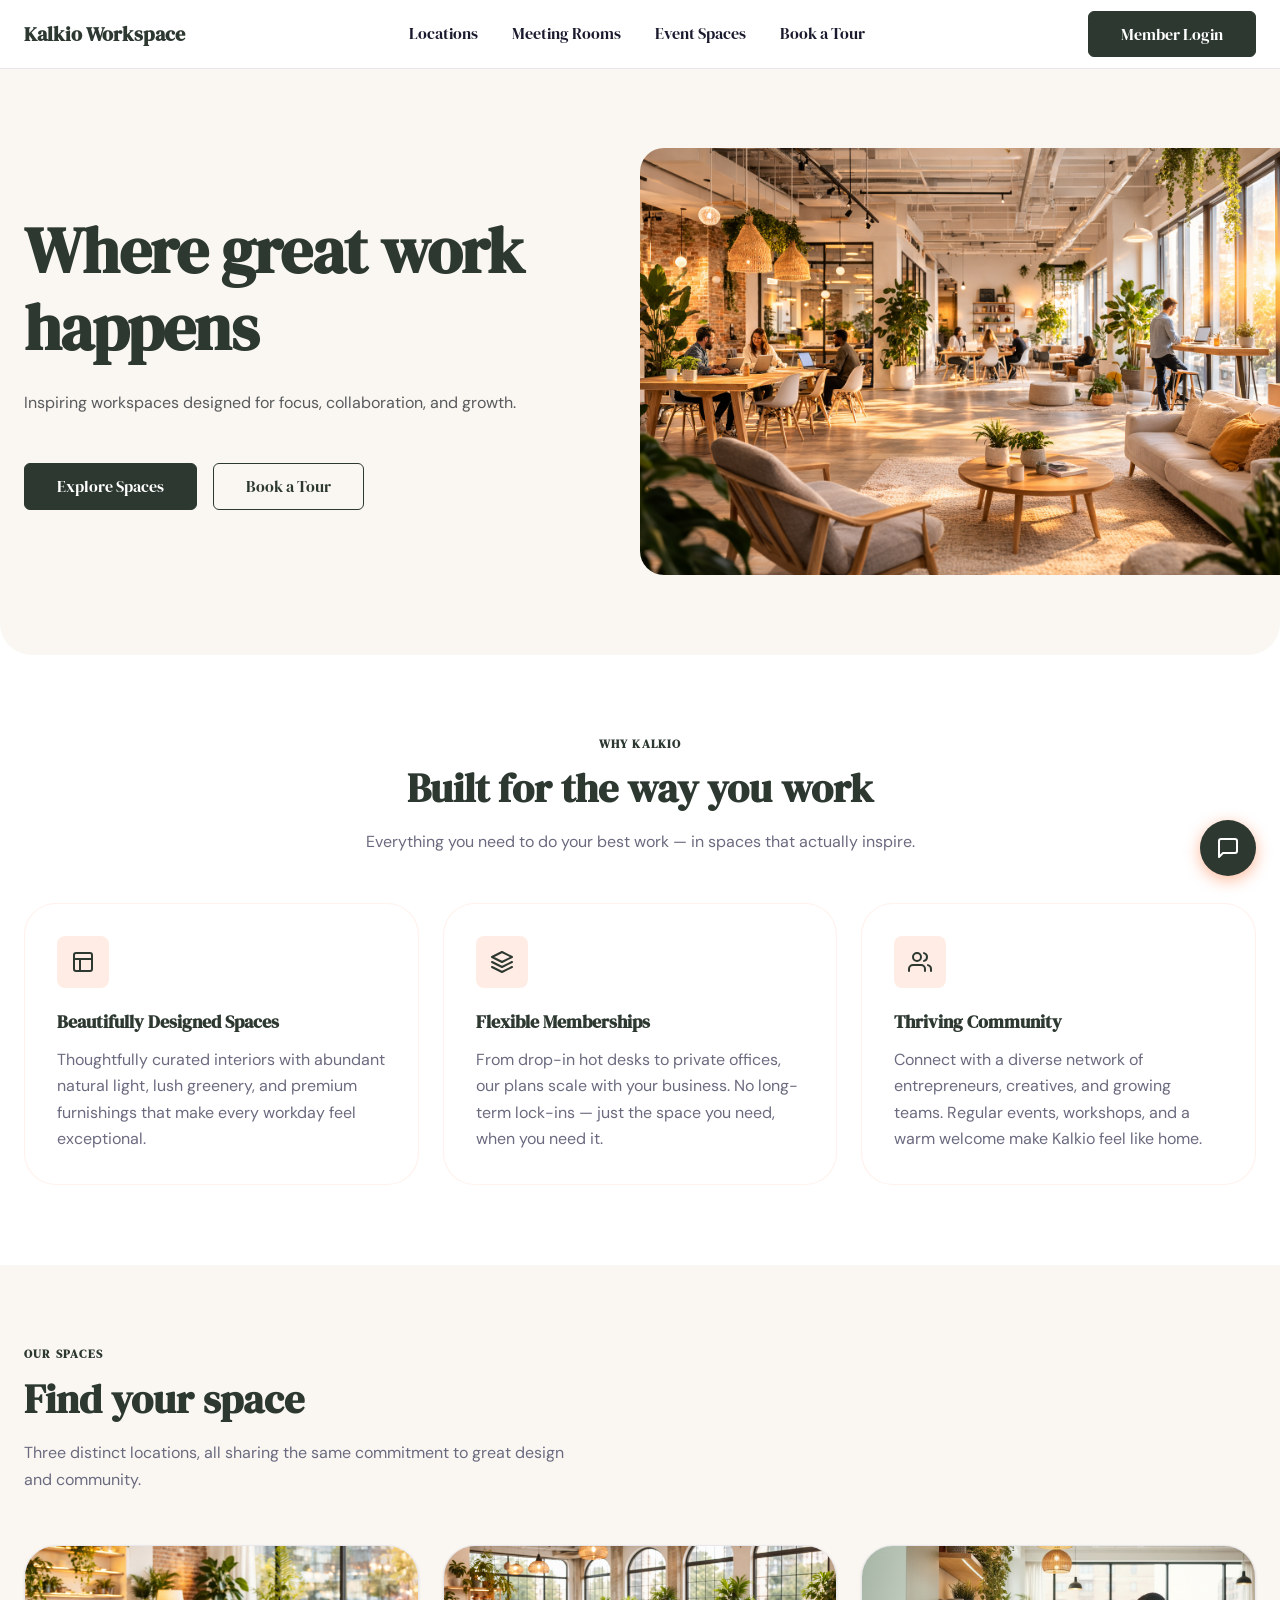
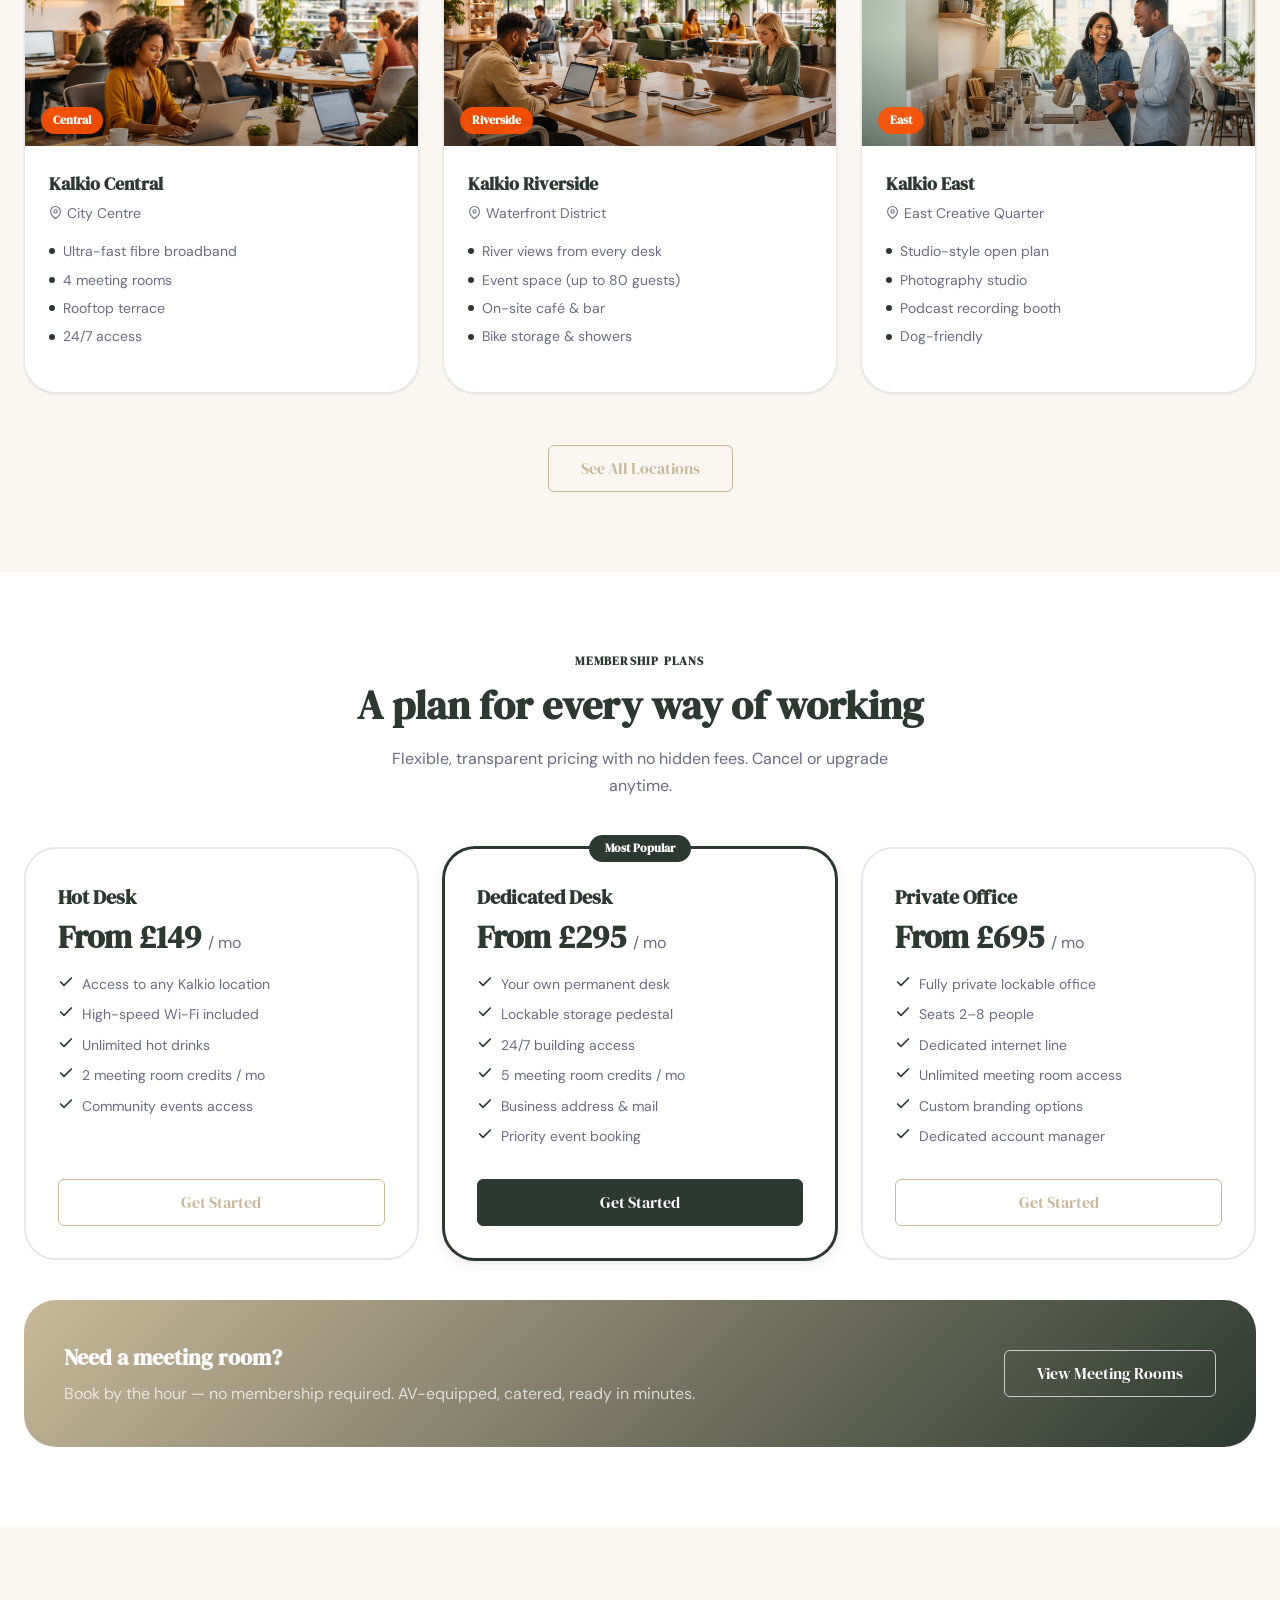
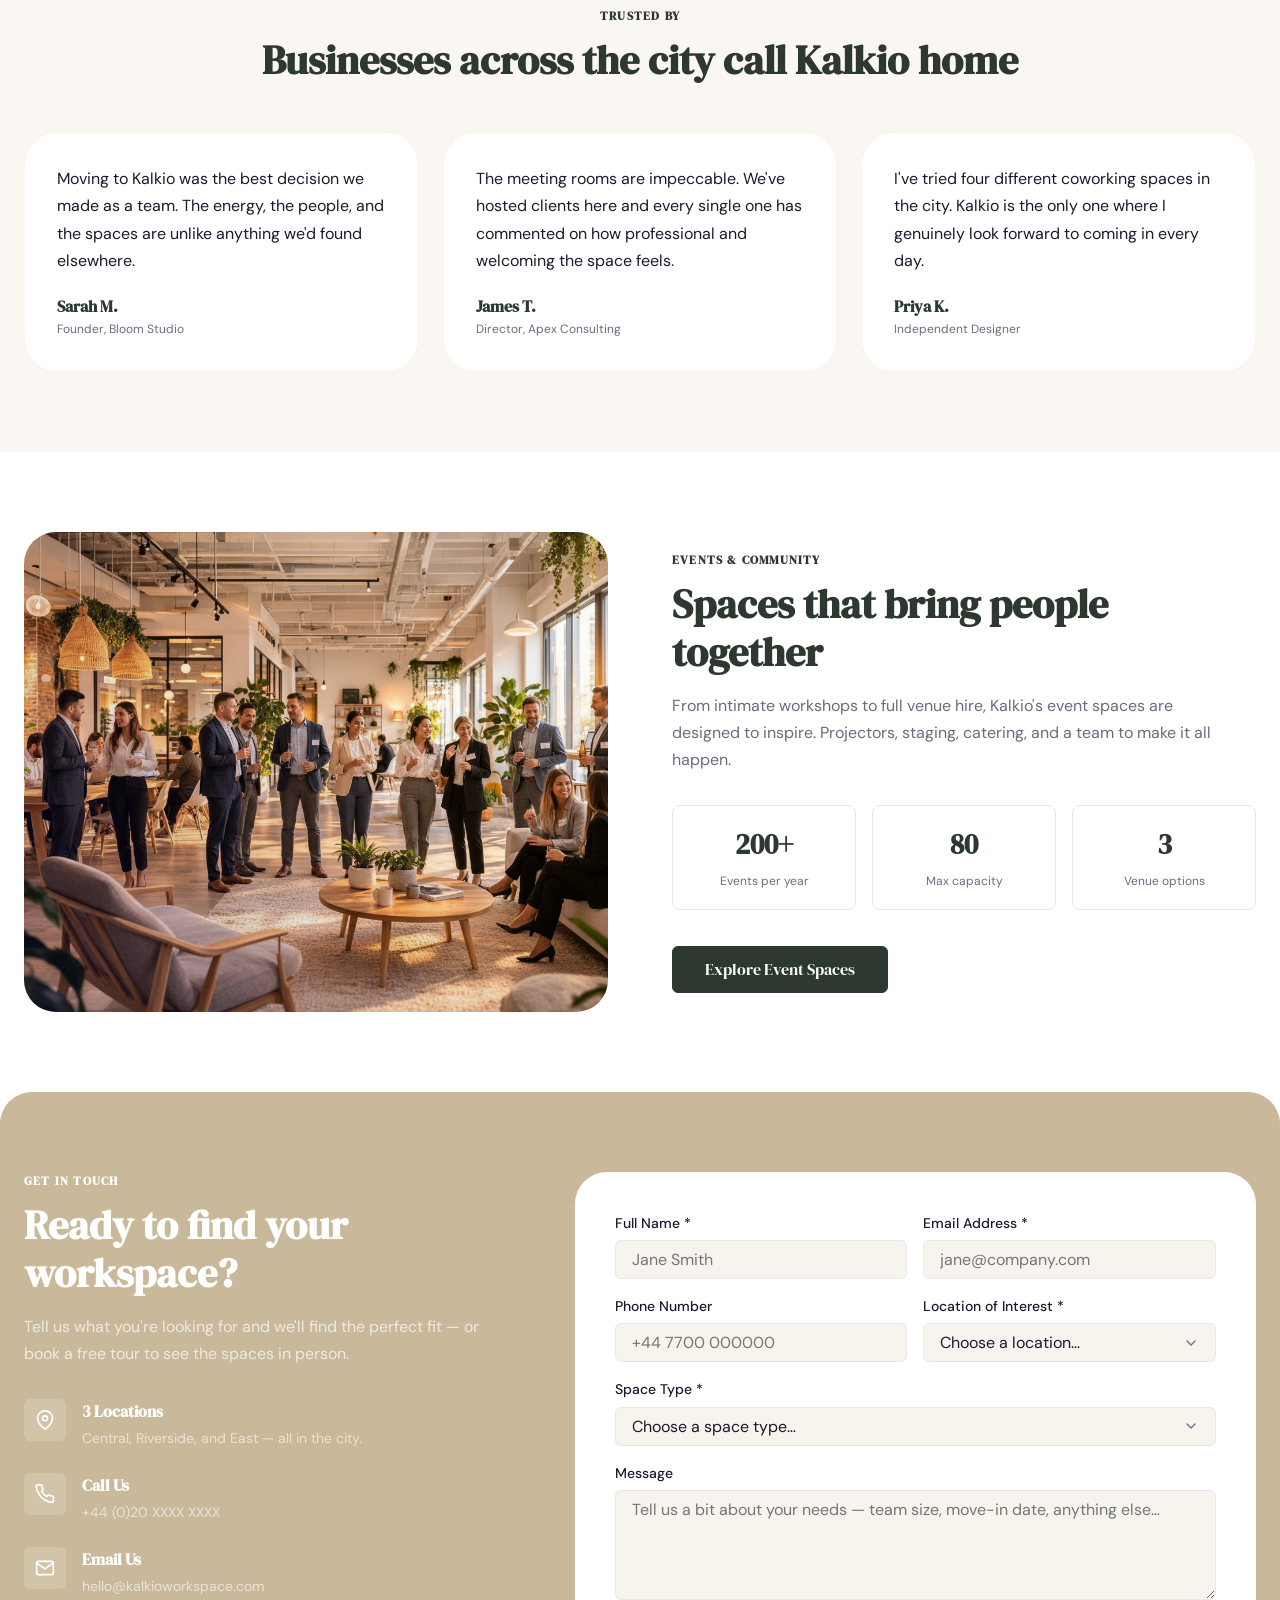
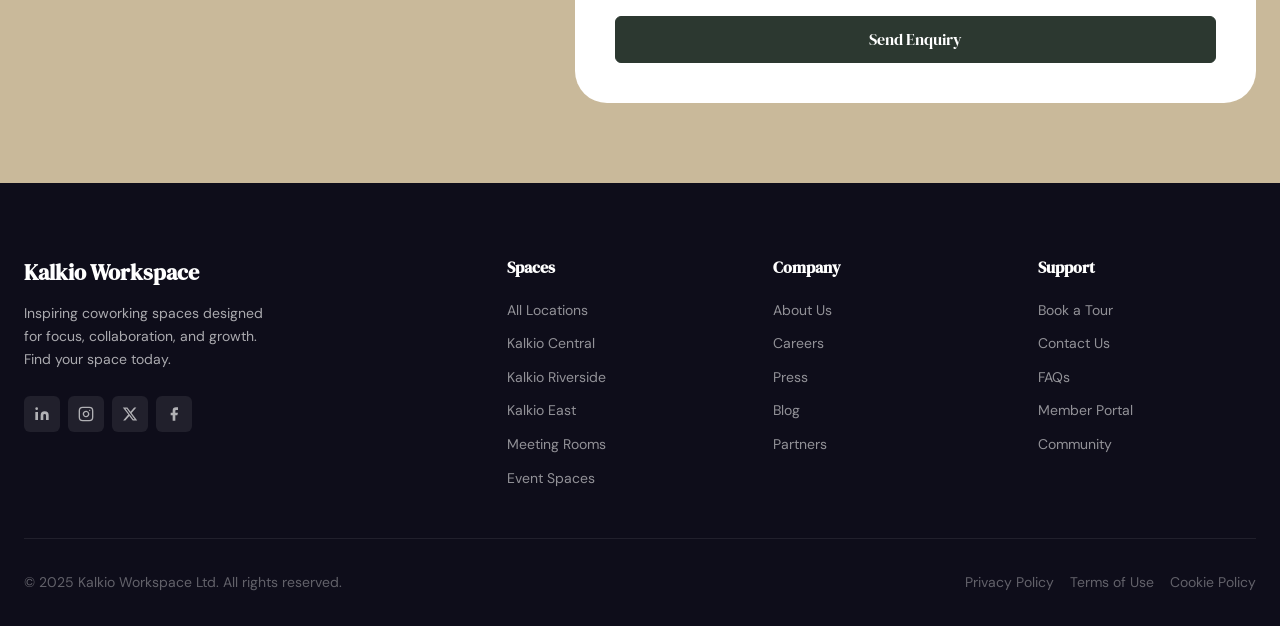
==== index.html @ a25e76f8 "Initial code and updated branding" ====
<!DOCTYPE html>
<html lang="en">
<head>
  <meta charset="UTF-8" />
  <meta name="viewport" content="width=device-width, initial-scale=1.0" />
  <meta name="description" content="Kalkio Workspace — inspiring coworking spaces designed for focus, collaboration, and growth." />
  <title>Kalkio Workspace — Where Great Work Happens</title>

  <script src="https://mcp.figma.com/mcp/html-to-design/capture.js" async></script>

  <!-- Google Fonts -->
  <link rel="preconnect" href="https://fonts.googleapis.com" />
  <link rel="preconnect" href="https://fonts.gstatic.com" crossorigin />
  <link href="https://fonts.googleapis.com/css2?family=DM+Serif+Display:wght@400;500&family=DM+Sans:wght@400;500;600&display=swap" rel="stylesheet" />

  <!-- Shared Stylesheet -->
  <link rel="stylesheet" href="styles.css" />
</head>
<body>

  <!-- =============================================
       NAVIGATION
       ============================================= -->
  <header class="site-nav" role="banner">
    <div class="container nav-inner">
      <a href="index.html" class="nav-logo" aria-label="Kalkio Workspace — Home">Kalkio Workspace</a>

      <nav class="nav-links" aria-label="Primary navigation">
        <a href="locations.html">Locations</a>
        <a href="meeting-rooms.html">Meeting Rooms</a>
        <a href="event-spaces.html">Event Spaces</a>
        <a href="book-tour.html">Book a Tour</a>
      </nav>

      <div class="nav-actions">
        <a href="#" class="btn btn-primary">Member Login</a>
      </div>

      <button class="nav-hamburger" aria-label="Open menu" aria-expanded="false" aria-controls="mobile-menu">
        <span></span><span></span><span></span>
      </button>
    </div>

    <!-- Mobile slide-down menu -->
    <nav class="nav-mobile" id="mobile-menu" aria-label="Mobile navigation">
      <a href="locations.html">Locations</a>
      <a href="meeting-rooms.html">Meeting Rooms</a>
      <a href="event-spaces.html">Event Spaces</a>
      <a href="book-tour.html">Book a Tour</a>
      <div class="nav-mobile-actions">
        <a href="#" class="btn btn-primary">Member Login</a>
      </div>
    </nav>
  </header>

  <main>

    <!-- =============================================
         HERO
         ============================================= -->
    <section class="hero" aria-label="Hero">
      <div class="hero-inner">
        <div class="hero-content">
          <div class="hero-text">
            <h1 class="hero-title">Where great work happens</h1>
            <p class="hero-subtitle">Inspiring workspaces designed for focus, collaboration, and growth.</p>
          </div>
          <div class="hero-actions">
            <a href="#locations" class="btn btn-primary">Explore Spaces</a>
            <a href="book-tour.html" class="btn btn-outline-orange">Book a Tour</a>
          </div>
        </div>
        <div class="hero-image">
          <img src="assets/hero.png" alt="Kalkio Workspace coworking interior" />
        </div>
      </div>
    </section>

    <!-- =============================================
         WHY KALKIO
         ============================================= -->
    <section class="why-kalkio" aria-labelledby="why-kalkio-heading">
      <div class="container">
        <div class="section-header centered">
          <span class="section-label">Why Kalkio</span>
          <h2 class="section-title" id="why-kalkio-heading">Built for the way you work</h2>
          <p class="section-subtitle">Everything you need to do your best work — in spaces that actually inspire.</p>
        </div>

        <div class="features-grid">
          <!-- Card 1 -->
          <div class="feature-card">
            <div class="feature-icon" aria-hidden="true">
              <!-- Beautifully designed spaces icon -->
              <svg width="24" height="24" viewBox="0 0 24 24" fill="none" stroke="currentColor" stroke-width="2" stroke-linecap="round" stroke-linejoin="round" aria-hidden="true">
                <rect x="3" y="3" width="18" height="18" rx="2"/>
                <path d="M3 9h18M9 21V9"/>
              </svg>
            </div>
            <h3>Beautifully Designed Spaces</h3>
            <p>Thoughtfully curated interiors with abundant natural light, lush greenery, and premium furnishings that make every workday feel exceptional.</p>
          </div>

          <!-- Card 2 -->
          <div class="feature-card">
            <div class="feature-icon" aria-hidden="true">
              <!-- Flexible memberships icon -->
              <svg width="24" height="24" viewBox="0 0 24 24" fill="none" stroke="currentColor" stroke-width="2" stroke-linecap="round" stroke-linejoin="round" aria-hidden="true">
                <path d="M12 2L2 7l10 5 10-5-10-5z"/>
                <path d="M2 17l10 5 10-5M2 12l10 5 10-5"/>
              </svg>
            </div>
            <h3>Flexible Memberships</h3>
            <p>From drop-in hot desks to private offices, our plans scale with your business. No long-term lock-ins — just the space you need, when you need it.</p>
          </div>

          <!-- Card 3 -->
          <div class="feature-card">
            <div class="feature-icon" aria-hidden="true">
              <!-- Thriving community icon -->
              <svg width="24" height="24" viewBox="0 0 24 24" fill="none" stroke="currentColor" stroke-width="2" stroke-linecap="round" stroke-linejoin="round" aria-hidden="true">
                <path d="M17 21v-2a4 4 0 0 0-4-4H5a4 4 0 0 0-4 4v2"/>
                <circle cx="9" cy="7" r="4"/>
                <path d="M23 21v-2a4 4 0 0 0-3-3.87M16 3.13a4 4 0 0 1 0 7.75"/>
              </svg>
            </div>
            <h3>Thriving Community</h3>
            <p>Connect with a diverse network of entrepreneurs, creatives, and growing teams. Regular events, workshops, and a warm welcome make Kalkio feel like home.</p>
          </div>
        </div>
      </div>
    </section>

    <!-- =============================================
         LOCATIONS
         ============================================= -->
    <section class="locations-section" id="locations" aria-labelledby="locations-heading">
      <div class="container">
        <div class="section-header">
          <span class="section-label">Our Spaces</span>
          <h2 class="section-title" id="locations-heading">Find your space</h2>
          <p class="section-subtitle">Three distinct locations, all sharing the same commitment to great design and community.</p>
        </div>
      </div>

      <!-- Horizontally scrollable on mobile, 3-up grid feel on desktop -->
      <div class="container">
        <div class="locations-scroll-wrapper">
          <div class="locations-row" role="list">

            <!-- Kalkio Central -->
            <a class="location-card" href="locations.html#central" role="listitem">
              <div class="location-card-image" role="img" aria-label="Kalkio Central — modern coworking interior">
                <img src="assets/location-central.png" alt="Kalkio Central coworking interior" loading="lazy" />
                <span class="location-card-image-label">Central</span>
              </div>
              <div class="location-card-body">
                <h3>Kalkio Central</h3>
                <p class="location-card-city">
                  <svg width="13" height="13" viewBox="0 0 24 24" fill="none" stroke="currentColor" stroke-width="2" stroke-linecap="round" stroke-linejoin="round" aria-hidden="true"><path d="M21 10c0 7-9 13-9 13s-9-6-9-13a9 9 0 0 1 18 0z"/><circle cx="12" cy="10" r="3"/></svg>
                  City Centre
                </p>
                <ul class="location-amenities">
                  <li>Ultra-fast fibre broadband</li>
                  <li>4 meeting rooms</li>
                  <li>Rooftop terrace</li>
                  <li>24/7 access</li>
                </ul>
              </div>
            </a>

            <!-- Kalkio Riverside -->
            <a class="location-card" href="locations.html#riverside" role="listitem">
              <div class="location-card-image" role="img" aria-label="Kalkio Riverside — light-filled coworking space">
                <img src="assets/location-riverside.png" alt="Kalkio Riverside coworking interior" loading="lazy" />
                <span class="location-card-image-label">Riverside</span>
              </div>
              <div class="location-card-body">
                <h3>Kalkio Riverside</h3>
                <p class="location-card-city">
                  <svg width="13" height="13" viewBox="0 0 24 24" fill="none" stroke="currentColor" stroke-width="2" stroke-linecap="round" stroke-linejoin="round" aria-hidden="true"><path d="M21 10c0 7-9 13-9 13s-9-6-9-13a9 9 0 0 1 18 0z"/><circle cx="12" cy="10" r="3"/></svg>
                  Waterfront District
                </p>
                <ul class="location-amenities">
                  <li>River views from every desk</li>
                  <li>Event space (up to 80 guests)</li>
                  <li>On-site café & bar</li>
                  <li>Bike storage & showers</li>
                </ul>
              </div>
            </a>

            <!-- Kalkio East -->
            <a class="location-card" href="locations.html#east" role="listitem">
              <div class="location-card-image" role="img" aria-label="Kalkio East — creative coworking environment">
                <img src="assets/location-east.png" alt="Kalkio East coworking interior" loading="lazy" />
                <span class="location-card-image-label">East</span>
              </div>
              <div class="location-card-body">
                <h3>Kalkio East</h3>
                <p class="location-card-city">
                  <svg width="13" height="13" viewBox="0 0 24 24" fill="none" stroke="currentColor" stroke-width="2" stroke-linecap="round" stroke-linejoin="round" aria-hidden="true"><path d="M21 10c0 7-9 13-9 13s-9-6-9-13a9 9 0 0 1 18 0z"/><circle cx="12" cy="10" r="3"/></svg>
                  East Creative Quarter
                </p>
                <ul class="location-amenities">
                  <li>Studio-style open plan</li>
                  <li>Photography studio</li>
                  <li>Podcast recording booth</li>
                  <li>Dog-friendly</li>
                </ul>
              </div>
            </a>

          </div>
        </div>
      </div>

      <div class="container" style="margin-top: 32px; text-align: center;">
        <a href="locations.html" class="btn btn-secondary">See All Locations</a>
      </div>
    </section>

    <!-- =============================================
         MEMBERSHIPS
         ============================================= -->
    <section class="memberships-section" aria-labelledby="memberships-heading">
      <div class="container">
        <div class="section-header centered">
          <span class="section-label">Membership Plans</span>
          <h2 class="section-title" id="memberships-heading">A plan for every way of working</h2>
          <p class="section-subtitle">Flexible, transparent pricing with no hidden fees. Cancel or upgrade anytime.</p>
        </div>

        <div class="memberships-grid">

          <!-- Hot Desk -->
          <article class="membership-card">
            <p class="membership-tier">Hot Desk</p>
            <p class="membership-price">From £149 <span>/ mo</span></p>
            <ul class="membership-features">
              <li>
                <svg class="check-icon" width="16" height="16" viewBox="0 0 24 24" fill="none" stroke="currentColor" stroke-width="2.5" stroke-linecap="round" stroke-linejoin="round" aria-hidden="true"><polyline points="20 6 9 17 4 12"/></svg>
                Access to any Kalkio location
              </li>
              <li>
                <svg class="check-icon" width="16" height="16" viewBox="0 0 24 24" fill="none" stroke="currentColor" stroke-width="2.5" stroke-linecap="round" stroke-linejoin="round" aria-hidden="true"><polyline points="20 6 9 17 4 12"/></svg>
                High-speed Wi-Fi included
              </li>
              <li>
                <svg class="check-icon" width="16" height="16" viewBox="0 0 24 24" fill="none" stroke="currentColor" stroke-width="2.5" stroke-linecap="round" stroke-linejoin="round" aria-hidden="true"><polyline points="20 6 9 17 4 12"/></svg>
                Unlimited hot drinks
              </li>
              <li>
                <svg class="check-icon" width="16" height="16" viewBox="0 0 24 24" fill="none" stroke="currentColor" stroke-width="2.5" stroke-linecap="round" stroke-linejoin="round" aria-hidden="true"><polyline points="20 6 9 17 4 12"/></svg>
                2 meeting room credits / mo
              </li>
              <li>
                <svg class="check-icon" width="16" height="16" viewBox="0 0 24 24" fill="none" stroke="currentColor" stroke-width="2.5" stroke-linecap="round" stroke-linejoin="round" aria-hidden="true"><polyline points="20 6 9 17 4 12"/></svg>
                Community events access
              </li>
            </ul>
            <a href="book-tour.html" class="btn btn-secondary" style="width:100%; justify-content:center;">Get Started</a>
          </article>

          <!-- Dedicated Desk (featured) -->
          <article class="membership-card featured">
            <span class="membership-badge">Most Popular</span>
            <p class="membership-tier">Dedicated Desk</p>
            <p class="membership-price">From £295 <span>/ mo</span></p>
            <ul class="membership-features">
              <li>
                <svg class="check-icon" width="16" height="16" viewBox="0 0 24 24" fill="none" stroke="currentColor" stroke-width="2.5" stroke-linecap="round" stroke-linejoin="round" aria-hidden="true"><polyline points="20 6 9 17 4 12"/></svg>
                Your own permanent desk
              </li>
              <li>
                <svg class="check-icon" width="16" height="16" viewBox="0 0 24 24" fill="none" stroke="currentColor" stroke-width="2.5" stroke-linecap="round" stroke-linejoin="round" aria-hidden="true"><polyline points="20 6 9 17 4 12"/></svg>
                Lockable storage pedestal
              </li>
              <li>
                <svg class="check-icon" width="16" height="16" viewBox="0 0 24 24" fill="none" stroke="currentColor" stroke-width="2.5" stroke-linecap="round" stroke-linejoin="round" aria-hidden="true"><polyline points="20 6 9 17 4 12"/></svg>
                24/7 building access
              </li>
              <li>
                <svg class="check-icon" width="16" height="16" viewBox="0 0 24 24" fill="none" stroke="currentColor" stroke-width="2.5" stroke-linecap="round" stroke-linejoin="round" aria-hidden="true"><polyline points="20 6 9 17 4 12"/></svg>
                5 meeting room credits / mo
              </li>
              <li>
                <svg class="check-icon" width="16" height="16" viewBox="0 0 24 24" fill="none" stroke="currentColor" stroke-width="2.5" stroke-linecap="round" stroke-linejoin="round" aria-hidden="true"><polyline points="20 6 9 17 4 12"/></svg>
                Business address & mail
              </li>
              <li>
                <svg class="check-icon" width="16" height="16" viewBox="0 0 24 24" fill="none" stroke="currentColor" stroke-width="2.5" stroke-linecap="round" stroke-linejoin="round" aria-hidden="true"><polyline points="20 6 9 17 4 12"/></svg>
                Priority event booking
              </li>
            </ul>
            <a href="book-tour.html" class="btn btn-primary" style="width:100%; justify-content:center;">Get Started</a>
          </article>

          <!-- Private Office -->
          <article class="membership-card">
            <p class="membership-tier">Private Office</p>
            <p class="membership-price">From £695 <span>/ mo</span></p>
            <ul class="membership-features">
              <li>
                <svg class="check-icon" width="16" height="16" viewBox="0 0 24 24" fill="none" stroke="currentColor" stroke-width="2.5" stroke-linecap="round" stroke-linejoin="round" aria-hidden="true"><polyline points="20 6 9 17 4 12"/></svg>
                Fully private lockable office
              </li>
              <li>
                <svg class="check-icon" width="16" height="16" viewBox="0 0 24 24" fill="none" stroke="currentColor" stroke-width="2.5" stroke-linecap="round" stroke-linejoin="round" aria-hidden="true"><polyline points="20 6 9 17 4 12"/></svg>
                Seats 2–8 people
              </li>
              <li>
                <svg class="check-icon" width="16" height="16" viewBox="0 0 24 24" fill="none" stroke="currentColor" stroke-width="2.5" stroke-linecap="round" stroke-linejoin="round" aria-hidden="true"><polyline points="20 6 9 17 4 12"/></svg>
                Dedicated internet line
              </li>
              <li>
                <svg class="check-icon" width="16" height="16" viewBox="0 0 24 24" fill="none" stroke="currentColor" stroke-width="2.5" stroke-linecap="round" stroke-linejoin="round" aria-hidden="true"><polyline points="20 6 9 17 4 12"/></svg>
                Unlimited meeting room access
              </li>
              <li>
                <svg class="check-icon" width="16" height="16" viewBox="0 0 24 24" fill="none" stroke="currentColor" stroke-width="2.5" stroke-linecap="round" stroke-linejoin="round" aria-hidden="true"><polyline points="20 6 9 17 4 12"/></svg>
                Custom branding options
              </li>
              <li>
                <svg class="check-icon" width="16" height="16" viewBox="0 0 24 24" fill="none" stroke="currentColor" stroke-width="2.5" stroke-linecap="round" stroke-linejoin="round" aria-hidden="true"><polyline points="20 6 9 17 4 12"/></svg>
                Dedicated account manager
              </li>
            </ul>
            <a href="book-tour.html" class="btn btn-secondary" style="width:100%; justify-content:center;">Get Started</a>
          </article>

        </div>

        <!-- Meeting Rooms Teaser -->
        <div class="meeting-rooms-teaser">
          <div>
            <h3>Need a meeting room?</h3>
            <p>Book by the hour — no membership required. AV-equipped, catered, ready in minutes.</p>
          </div>
          <a href="meeting-rooms.html" class="btn btn-outline-white">View Meeting Rooms</a>
        </div>
      </div>
    </section>

    <!-- =============================================
         SOCIAL PROOF
         ============================================= -->
    <section class="social-proof" aria-labelledby="social-proof-heading">
      <div class="container">
        <div class="section-header centered">
          <span class="section-label">Trusted by</span>
          <h2 class="section-title" id="social-proof-heading">Businesses across the city call Kalkio home</h2>
        </div>

        <!-- Testimonials -->
        <div class="testimonials-grid">

          <blockquote class="testimonial-card">
            <p class="testimonial-quote">Moving to Kalkio was the best decision we made as a team. The energy, the people, and the spaces are unlike anything we'd found elsewhere.</p>
            <footer class="testimonial-author">
              <div>
                <p class="testimonial-name">Sarah M.</p>
                <p class="testimonial-role">Founder, Bloom Studio</p>
              </div>
            </footer>
          </blockquote>

          <blockquote class="testimonial-card">
            <p class="testimonial-quote">The meeting rooms are impeccable. We've hosted clients here and every single one has commented on how professional and welcoming the space feels.</p>
            <footer class="testimonial-author">
              <div>
                <p class="testimonial-name">James T.</p>
                <p class="testimonial-role">Director, Apex Consulting</p>
              </div>
            </footer>
          </blockquote>

          <blockquote class="testimonial-card">
            <p class="testimonial-quote">I've tried four different coworking spaces in the city. Kalkio is the only one where I genuinely look forward to coming in every day.</p>
            <footer class="testimonial-author">
              <div>
                <p class="testimonial-name">Priya K.</p>
                <p class="testimonial-role">Independent Designer</p>
              </div>
            </footer>
          </blockquote>

        </div>
      </div>
    </section>

    <!-- =============================================
         EVENT SPACES TEASER
         ============================================= -->
    <section class="event-teaser" aria-labelledby="event-teaser-heading">
      <div class="container">
        <div class="event-teaser-inner">

          <!-- Image side -->
          <div
            class="event-teaser-image"
            role="img"
            aria-label="Kalkio event space — bright open room set for a workshop"
          >
            <img src="assets/event-preview.png" alt="Kalkio event space" loading="lazy" />
          </div>

          <!-- Text side -->
          <div class="event-teaser-content">
            <span class="section-label">Events & Community</span>
            <h2 class="section-title" id="event-teaser-heading">Spaces that bring people together</h2>
            <p class="section-subtitle">From intimate workshops to full venue hire, Kalkio's event spaces are designed to inspire. Projectors, staging, catering, and a team to make it all happen.</p>

            <div class="event-teaser-stats">
              <div class="event-stat">
                <span class="event-stat-number">200+</span>
                <span class="event-stat-label">Events per year</span>
              </div>
              <div class="event-stat">
                <span class="event-stat-number">80</span>
                <span class="event-stat-label">Max capacity</span>
              </div>
              <div class="event-stat">
                <span class="event-stat-number">3</span>
                <span class="event-stat-label">Venue options</span>
              </div>
            </div>

            <a href="event-spaces.html" class="btn btn-primary">Explore Event Spaces</a>
          </div>

        </div>
      </div>
    </section>

    <!-- =============================================
         ENQUIRY FORM
         ============================================= -->
    <section class="contact-section" id="enquire" aria-labelledby="contact-heading">
      <div class="container">
        <div class="contact-grid">

          <!-- Left: info -->
          <div class="contact-info">
            <span class="section-label">Get in Touch</span>
            <h2 class="section-title" id="contact-heading">Ready to find your workspace?</h2>
            <p class="section-subtitle">Tell us what you're looking for and we'll find the perfect fit — or book a free tour to see the spaces in person.</p>

            <div class="contact-info-items">
              <div class="contact-info-item">
                <div class="contact-info-icon" aria-hidden="true">
                  <svg width="20" height="20" viewBox="0 0 24 24" fill="none" stroke="currentColor" stroke-width="2" stroke-linecap="round" stroke-linejoin="round"><path d="M21 10c0 7-9 13-9 13s-9-6-9-13a9 9 0 0 1 18 0z"/><circle cx="12" cy="10" r="3"/></svg>
                </div>
                <div class="contact-info-text">
                  <h4>3 Locations</h4>
                  <p>Central, Riverside, and East — all in the city.</p>
                </div>
              </div>
              <div class="contact-info-item">
                <div class="contact-info-icon" aria-hidden="true">
                  <svg width="20" height="20" viewBox="0 0 24 24" fill="none" stroke="currentColor" stroke-width="2" stroke-linecap="round" stroke-linejoin="round"><path d="M22 16.92v3a2 2 0 0 1-2.18 2 19.79 19.79 0 0 1-8.63-3.07A19.5 19.5 0 0 1 4.69 12 19.79 19.79 0 0 1 1.61 3.18 2 2 0 0 1 3.6 1h3a2 2 0 0 1 2 1.72c.127.96.361 1.903.7 2.81a2 2 0 0 1-.45 2.11L7.91 8.6a16 16 0 0 0 6.29 6.29l.91-.91a2 2 0 0 1 2.11-.45c.907.339 1.85.573 2.81.7A2 2 0 0 1 22 16.92z"/></svg>
                </div>
                <div class="contact-info-text">
                  <!-- TODO: Replace with actual phone number -->
                  <h4>Call Us</h4>
                  <p>+44 (0)20 XXXX XXXX</p>
                </div>
              </div>
              <div class="contact-info-item">
                <div class="contact-info-icon" aria-hidden="true">
                  <svg width="20" height="20" viewBox="0 0 24 24" fill="none" stroke="currentColor" stroke-width="2" stroke-linecap="round" stroke-linejoin="round"><path d="M4 4h16c1.1 0 2 .9 2 2v12c0 1.1-.9 2-2 2H4c-1.1 0-2-.9-2-2V6c0-1.1.9-2 2-2z"/><polyline points="22,6 12,13 2,6"/></svg>
                </div>
                <div class="contact-info-text">
                  <!-- TODO: Replace with actual email address -->
                  <h4>Email Us</h4>
                  <p>hello@kalkioworkspace.com</p>
                </div>
              </div>
            </div>
          </div>

          <!-- Right: form card -->
          <div class="enquiry-form">
            <form id="enquiry-form" novalidate aria-label="Workspace enquiry form">
              <div class="form-grid">

                <div class="form-group">
                  <label for="enq-name">Full Name <span aria-hidden="true">*</span></label>
                  <input type="text" id="enq-name" name="name" required placeholder="Jane Smith" autocomplete="name" />
                  <span class="form-error-msg" role="alert"></span>
                </div>

                <div class="form-group">
                  <label for="enq-email">Email Address <span aria-hidden="true">*</span></label>
                  <input type="email" id="enq-email" name="email" required placeholder="jane@company.com" autocomplete="email" />
                  <span class="form-error-msg" role="alert"></span>
                </div>

                <div class="form-group">
                  <label for="enq-phone">Phone Number</label>
                  <input type="tel" id="enq-phone" name="phone" placeholder="+44 7700 000000" autocomplete="tel" />
                  <span class="form-error-msg" role="alert"></span>
                </div>

                <div class="form-group">
                  <label for="enq-location">Location of Interest <span aria-hidden="true">*</span></label>
                  <select id="enq-location" name="location" required>
                    <option value="" disabled selected>Choose a location…</option>
                    <option value="central">Kalkio Central</option>
                    <option value="riverside">Kalkio Riverside</option>
                    <option value="east">Kalkio East</option>
                    <option value="any">Any / Not sure yet</option>
                  </select>
                  <span class="form-error-msg" role="alert"></span>
                </div>

                <div class="form-group full-width">
                  <label for="enq-space-type">Space Type <span aria-hidden="true">*</span></label>
                  <select id="enq-space-type" name="space_type" required>
                    <option value="" disabled selected>Choose a space type…</option>
                    <option value="hot-desk">Hot Desk</option>
                    <option value="dedicated-desk">Dedicated Desk</option>
                    <option value="private-office">Private Office</option>
                    <option value="meeting-room">Meeting Room</option>
                    <option value="event-space">Event Space</option>
                    <option value="other">Other / Not sure</option>
                  </select>
                  <span class="form-error-msg" role="alert"></span>
                </div>

                <div class="form-group full-width">
                  <label for="enq-message">Message</label>
                  <textarea id="enq-message" name="message" placeholder="Tell us a bit about your needs — team size, move-in date, anything else…"></textarea>
                  <span class="form-error-msg" role="alert"></span>
                </div>

              </div>

              <button type="submit" class="btn btn-primary form-submit">Send Enquiry</button>
              <div id="enquiry-success" class="form-success" role="status" aria-live="polite"></div>
            </form>
          </div>

        </div>
      </div>
    </section>

  </main>

  <!-- =============================================
       FOOTER
       ============================================= -->
  <footer class="site-footer" role="contentinfo">
    <div class="container">
      <div class="footer-grid">

        <!-- Brand column -->
        <div class="footer-brand">
          <a href="index.html" class="nav-logo" aria-label="Kalkio Workspace — Home">Kalkio Workspace</a>
          <p>Inspiring coworking spaces designed for focus, collaboration, and growth. Find your space today.</p>
          <div class="footer-social" aria-label="Social media links">
            <!-- LinkedIn -->
            <a href="#" class="social-icon" aria-label="Kalkio Workspace on LinkedIn">
              <svg width="16" height="16" viewBox="0 0 24 24" fill="currentColor" aria-hidden="true"><path d="M16 8a6 6 0 0 1 6 6v7h-4v-7a2 2 0 0 0-2-2 2 2 0 0 0-2 2v7h-4v-7a6 6 0 0 1 6-6zM2 9h4v12H2z"/><circle cx="4" cy="4" r="2"/></svg>
            </a>
            <!-- Instagram -->
            <a href="#" class="social-icon" aria-label="Kalkio Workspace on Instagram">
              <svg width="16" height="16" viewBox="0 0 24 24" fill="none" stroke="currentColor" stroke-width="2" stroke-linecap="round" stroke-linejoin="round" aria-hidden="true"><rect x="2" y="2" width="20" height="20" rx="5" ry="5"/><path d="M16 11.37A4 4 0 1 1 12.63 8 4 4 0 0 1 16 11.37z"/><line x1="17.5" y1="6.5" x2="17.51" y2="6.5"/></svg>
            </a>
            <!-- Twitter / X -->
            <a href="#" class="social-icon" aria-label="Kalkio Workspace on X (Twitter)">
              <svg width="16" height="16" viewBox="0 0 24 24" fill="currentColor" aria-hidden="true"><path d="M18.244 2.25h3.308l-7.227 8.26 8.502 11.24H16.17l-5.214-6.817L4.99 21.75H1.68l7.73-8.835L1.254 2.25H8.08l4.713 6.231zm-1.161 17.52h1.833L7.084 4.126H5.117z"/></svg>
            </a>
            <!-- Facebook -->
            <a href="#" class="social-icon" aria-label="Kalkio Workspace on Facebook">
              <svg width="16" height="16" viewBox="0 0 24 24" fill="currentColor" aria-hidden="true"><path d="M18 2h-3a5 5 0 0 0-5 5v3H7v4h3v8h4v-8h3l1-4h-4V7a1 1 0 0 1 1-1h3z"/></svg>
            </a>
          </div>
        </div>

        <!-- Spaces -->
        <nav class="footer-col" aria-label="Spaces links">
          <h4>Spaces</h4>
          <ul>
            <li><a href="locations.html">All Locations</a></li>
            <li><a href="locations.html#central">Kalkio Central</a></li>
            <li><a href="locations.html#riverside">Kalkio Riverside</a></li>
            <li><a href="locations.html#east">Kalkio East</a></li>
            <li><a href="meeting-rooms.html">Meeting Rooms</a></li>
            <li><a href="event-spaces.html">Event Spaces</a></li>
          </ul>
        </nav>

        <!-- Company -->
        <nav class="footer-col" aria-label="Company links">
          <h4>Company</h4>
          <ul>
            <li><a href="#">About Us</a></li>
            <li><a href="#">Careers</a></li>
            <li><a href="#">Press</a></li>
            <li><a href="#">Blog</a></li>
            <li><a href="#">Partners</a></li>
          </ul>
        </nav>

        <!-- Support -->
        <nav class="footer-col" aria-label="Support links">
          <h4>Support</h4>
          <ul>
            <li><a href="book-tour.html">Book a Tour</a></li>
            <li><a href="#enquire">Contact Us</a></li>
            <li><a href="#">FAQs</a></li>
            <li><a href="#">Member Portal</a></li>
            <li><a href="#">Community</a></li>
          </ul>
        </nav>

      </div>

      <div class="footer-bottom">
        <p>&copy; 2025 Kalkio Workspace Ltd. All rights reserved.</p>
        <div class="footer-bottom-links">
          <a href="#">Privacy Policy</a>
          <a href="#">Terms of Use</a>
          <a href="#">Cookie Policy</a>
        </div>
      </div>
    </div>
  </footer>

  <!-- =============================================
       CHATBOT FLOATING BUTTON
       ============================================= -->
  <!--
    CHATBOT EMBED PLACEHOLDER
    Replace the contents of #chat-widget > .chat-body with the embed code
    provided by your coworking platform or chatbot provider.
  -->
  <button id="chat-launcher" aria-label="Open chat" aria-expanded="false" aria-controls="chat-widget">
    <svg width="24" height="24" viewBox="0 0 24 24" fill="none" stroke="currentColor" stroke-width="2" stroke-linecap="round" stroke-linejoin="round" aria-hidden="true">
      <path d="M21 15a2 2 0 0 1-2 2H7l-4 4V5a2 2 0 0 1 2-2h14a2 2 0 0 1 2 2z"/>
    </svg>
  </button>

  <div id="chat-widget" role="dialog" aria-label="Kalkio Support Chat" aria-modal="true">
    <div class="chat-header">
      <div class="chat-header-info">
        <span class="chat-header-dot" aria-hidden="true"></span>
        <span>Kalkio Support</span>
      </div>
      <button id="chat-close" aria-label="Close chat">&#x2715;</button>
    </div>
    <div class="chat-body">
      <!--
        CHATBOT EMBED PLACEHOLDER
        Replace everything inside .chat-body with your platform's chatbot embed code.
        Example providers: Intercom, Crisp, Tidio, Drift, HubSpot Chat.
        The layout above (header) will still render — or remove it and let the
        provider render their own full widget.
      -->
      <p class="chat-placeholder-msg">Chat embed will appear here.<br />Replace this placeholder with your platform's chatbot embed code.</p>
    </div>
  </div>

  <!-- Shared JavaScript -->
  <script src="main.js"></script>
</body>
</html>
---- styles.css ----
/* =========================================
   KALKIO WORKSPACE — Shared Stylesheet
   ========================================= */

/* --- Google Fonts imported via <link> in each HTML <head> --- */

/* =========================================
   CSS CUSTOM PROPERTIES
   ========================================= */
:root {
  /* Brand Colours */
  --color-primary:     #2C3830;
  --color-primary-dark: #1F2925;
  --color-secondary:   #C9B99A;
  --color-secondary-lighter: #F3EDE5;
  --color-white:       #FFFFFF;
  --color-bg-warm:     #FAF7F2;
  --color-bg-light:    #F7F4EE;
  --color-text:        #1A1A2E;
  --color-text-muted:  #6B6B80;
  --color-border:      #E8E8EC;

  /* Typography */
  --font-display: 'DM Serif Display', serif;
  --font-body:    'DM Sans', sans-serif;

  /* Spacing Scale — 8px grid */
  --space-1:    8px;
  --space-2:   16px;
  --space-3:   24px;
  --space-4:   32px;
  --space-5:   40px;
  --space-6:   48px;
  --space-8:   64px;
  --space-10:  80px;
  /* Named aliases */
  --space-xs:  var(--space-1);
  --space-sm:  var(--space-2);
  --space-md:  var(--space-3);
  --space-lg:  var(--space-6);
  --space-xl:  var(--space-10);

  /* Layout */
  --max-width:        1400px;
  --container-padding: 24px;

  /* Border Radius */
  --radius-sm:   6px;
  --radius-md:   8px;
  --radius-lg:   32px;
  --radius-full: 9999px;

  /* Shadows */
  --shadow-sm: 0 1px 3px rgba(0,0,0,0.07), 0 1px 2px rgba(0,0,0,0.04);
  --shadow-md: 0 4px 16px rgba(0,0,0,0.08), 0 2px 4px rgba(0,0,0,0.04);
  --shadow-lg: 0 12px 36px rgba(0,0,0,0.12), 0 4px 8px rgba(0,0,0,0.06);

  /* Transitions */
  --transition: all 0.25s ease;
}

/* =========================================
   RESET & BASE
   ========================================= */
*, *::before, *::after {
  box-sizing: border-box;
  margin: 0;
  padding: 0;
}

html {
  scroll-behavior: smooth;
  font-size: 16px;
}

body {
  font-family: var(--font-body);
  color: var(--color-text);
  background-color: var(--color-white);
  line-height: 1.6;
  -webkit-font-smoothing: antialiased;
}

img {
  max-width: 100%;
  height: auto;
  display: block;
}

a { color: inherit; text-decoration: none; }
ul { list-style: none; }

/* =========================================
   CONTAINER
   ========================================= */
.container {
  max-width: var(--max-width);
  margin: 0 auto;
  padding: 0 var(--container-padding);
}

/* =========================================
   BUTTONS
   ========================================= */
.btn {
  display: inline-flex;
  align-items: center;
  justify-content: center;
  gap: 8px;
  font-family: var(--font-display);
  font-weight: 500;
  font-size: 1rem;
  border-radius: var(--radius-sm);
  padding: 12px 32px;
  cursor: pointer;
  border: 1px solid transparent;
  transition: var(--transition);
  text-decoration: none;
  white-space: nowrap;
  line-height: 1.3;
}

/* Primary — solid orange */
.btn-primary {
  background-color: var(--color-primary);
  color: var(--color-white);
  border-color: var(--color-primary);
}
.btn-primary:hover {
  background-color: var(--color-primary-dark);
  border-color: var(--color-primary-dark);
  transform: translateY(-1px);
  box-shadow: var(--shadow-md);
}

/* Secondary — outlined navy */
.btn-secondary {
  background-color: transparent;
  color: var(--color-secondary);
  border-color: var(--color-secondary);
}
.btn-secondary:hover {
  background-color: var(--color-secondary);
  color: var(--color-white);
  transform: translateY(-1px);
  box-shadow: var(--shadow-md);
}

/* Tertiary — text only */
.btn-tertiary {
  background-color: transparent;
  color: var(--color-secondary);
  border-color: transparent;
  padding: 12px 32px;
}
.btn-tertiary:hover {
  color: var(--color-primary);
  background-color: rgba(255, 81, 0, 0.06);
}

/* White variant (for dark backgrounds) */
.btn-white {
  background-color: var(--color-white);
  color: var(--color-primary);
  border-color: var(--color-white);
}
.btn-white:hover {
  background-color: transparent;
  color: var(--color-white);
  border-color: var(--color-white);
}

/* Outlined white */
.btn-outline-white {
  background-color: transparent;
  color: var(--color-white);
  border-color: rgba(255,255,255,0.7);
}
.btn-outline-white:hover {
  background-color: var(--color-white);
  color: var(--color-primary);
  border-color: var(--color-white);
}

/* Outlined primary */
.btn-outline-primary {
  background-color: transparent;
  color: var(--color-primary);
  border-color: var(--color-primary);
}
.btn-outline-primary:hover {
  background-color: var(--color-primary);
  color: var(--color-white);
  transform: translateY(-1px);
  box-shadow: var(--shadow-md);
}

/* Outlined orange */
.btn-outline-orange {
  background-color: transparent;
  color: var(--color-primary);
  border-color: var(--color-primary);
}
.btn-outline-orange:hover {
  background-color: var(--color-primary);
  color: var(--color-white);
  transform: translateY(-1px);
  box-shadow: var(--shadow-md);
}


/* =========================================
   SECTION HEADINGS
   ========================================= */
.section-label {
  font-family: var(--font-display);
  font-size: 0.75rem;
  font-weight: 600;
  letter-spacing: 0.1em;
  text-transform: uppercase;
  color: var(--color-primary);
  display: block;
  margin-bottom: 10px;
}

.section-title {
  font-family: var(--font-display);
  font-size: clamp(1.75rem, 4vw, 2.5rem);
  font-weight: 600;
  color: var(--color-primary);
  line-height: 1.2;
  margin-bottom: 16px;
}

.section-subtitle {
  font-family: var(--font-body);
  font-size: 1rem;
  color: var(--color-text-muted);
  max-width: 560px;
  line-height: 1.7;
}

.section-header { margin-bottom: 48px; }
.section-header.centered { text-align: center; }
.section-header.centered .section-subtitle { margin: 0 auto; }

/* =========================================
   NAVIGATION
   ========================================= */
.site-nav {
  position: sticky;
  top: 0;
  left: 0;
  right: 0;
  z-index: 1000;
  background-color: var(--color-white);
  box-shadow: 0 1px 0 var(--color-border);
  transition: var(--transition);
}

.site-nav.scrolled {
  background-color: rgba(255,255,255,0.9);
  backdrop-filter: blur(14px);
  -webkit-backdrop-filter: blur(14px);
  box-shadow: var(--shadow-sm);
}

.nav-inner {
  display: flex;
  align-items: center;
  justify-content: space-between;
  height: 68px;
}

.nav-logo {
  font-family: var(--font-display);
  font-size: 1.25rem;
  font-weight: 600;
  color: var(--color-primary);
  white-space: nowrap;
  flex-shrink: 0;
}
.nav-logo:hover { opacity: 0.85; }

.nav-links {
  display: flex;
  align-items: center;
  gap: 2px;
}
.nav-links a {
  font-family: var(--font-display);
  font-size: 1rem;
  font-weight: 500;
  color: var(--color-text);
  padding: 8px 16px;
  border-radius: var(--radius-sm);
  transition: var(--transition);
}
.nav-links a:hover,
.nav-links a.active {
  color: var(--color-primary);
  background-color: var(--color-secondary-lighter);
}

.nav-actions {
  display: flex;
  align-items: center;
  gap: 8px;
}

/* Hamburger */
.nav-hamburger {
  display: none;
  flex-direction: column;
  justify-content: center;
  gap: 5px;
  width: 40px;
  height: 40px;
  background: none;
  border: none;
  cursor: pointer;
  padding: 6px;
  border-radius: var(--radius-sm);
  transition: var(--transition);
}
.nav-hamburger:hover { background-color: var(--color-bg-light); }
.nav-hamburger span {
  display: block;
  width: 22px;
  height: 2px;
  background-color: var(--color-text);
  transition: var(--transition);
  border-radius: 2px;
}
.nav-hamburger.open span:nth-child(1) { transform: translateY(7px) rotate(45deg); }
.nav-hamburger.open span:nth-child(2) { opacity: 0; transform: scaleX(0); }
.nav-hamburger.open span:nth-child(3) { transform: translateY(-7px) rotate(-45deg); }

/* Mobile slide-down menu */
.nav-mobile {
  display: none;
  flex-direction: column;
  padding: 16px 24px;
  background-color: var(--color-white);
  border-top: 1px solid var(--color-border);
  box-shadow: var(--shadow-md);
}
.nav-mobile.open { display: flex; }
.nav-mobile a {
  font-family: var(--font-body);
  font-size: 1rem;
  font-weight: 500;
  color: var(--color-text);
  padding: 16px 0;
  border-bottom: 1px solid var(--color-border);
  transition: var(--transition);
}
.nav-mobile a:last-of-type { border-bottom: none; }
.nav-mobile a:hover { color: var(--color-primary); }
.nav-mobile-actions {
  display: flex;
  flex-direction: column;
  gap: 8px;
  margin-top: 16px;
}
.nav-mobile-actions .btn { width: 100%; justify-content: center; }

/* =========================================
   HERO — HOMEPAGE
   ========================================= */
.hero {
  background-color: var(--color-bg-warm);
  border-radius: 0 0 32px 32px;
  overflow: hidden;
}

.hero-inner {
  display: grid;
  grid-template-columns: 1fr 1fr;
  align-items: stretch;
  min-height: 580px;
}

.hero-content {
  display: flex;
  flex-direction: column;
  gap: 48px;
  justify-content: center;
  padding: 80px 48px 80px max(var(--container-padding), calc((100vw - var(--max-width)) / 2));
}

.hero-text {
  display: flex;
  flex-direction: column;
  gap: 24px;
}

.hero-title {
  font-family: var(--font-display);
  font-size: clamp(2.5rem, 5vw, 4rem);
  font-weight: 600;
  line-height: 1.2;
  letter-spacing: -0.011em;
  color: var(--color-primary);
}

.hero-subtitle {
  font-family: var(--font-body);
  font-size: 1rem;
  font-weight: 400;
  color: rgba(33, 37, 41, 0.75);
  line-height: 1.5;
}

.hero-actions {
  display: flex;
  gap: 16px;
  flex-wrap: wrap;
}

.hero-image {
  position: relative;
  padding: 80px 0;
}

.hero-image img {
  width: 100%;
  height: 100%;
  object-fit: cover;
  display: block;
  border-radius: 24px 0 0 24px;
}

/* =========================================
   WHY KALKIO
   ========================================= */
.why-kalkio {
  padding: var(--space-xl) 0;
  background-color: var(--color-white);
}

.features-grid {
  display: grid;
  grid-template-columns: repeat(3, 1fr);
  gap: 24px;
}

.feature-card {
  background-color: var(--color-white);
  border-radius: var(--radius-lg);
  padding: 32px;
  transition: var(--transition);
  border: 1px solid rgba(255,81,0,0.08);
}
.feature-card:hover {
  transform: translateY(-4px);
  box-shadow: var(--shadow-lg);
}

.feature-icon {
  width: 52px;
  height: 52px;
  background-color: rgba(255,81,0,0.1);
  border-radius: var(--radius-md);
  display: flex;
  align-items: center;
  justify-content: center;
  margin-bottom: 20px;
  color: var(--color-primary);
}

.feature-card h3 {
  font-family: var(--font-display);
  font-size: 1.125rem;
  font-weight: 600;
  color: var(--color-primary);
  margin-bottom: 10px;
}
.feature-card p {
  font-size: 1rem;
  color: var(--color-text-muted);
  line-height: 1.65;
}

/* =========================================
   LOCATIONS — HOMEPAGE SCROLL ROW
   ========================================= */
.locations-section {
  padding: var(--space-xl) 0;
  background-color: var(--color-bg-warm);
}

.locations-scroll-wrapper {
  padding-bottom: 12px;
}

.locations-row {
  display: grid;
  grid-template-columns: repeat(3, 1fr);
  gap: 24px;
  padding: 4px 0 8px;
}

.location-card {
  width: 100%;
  border-radius: var(--radius-lg);
  overflow: hidden;
  background-color: var(--color-white);
  box-shadow: var(--shadow-sm);
  border: 1px solid var(--color-border);
  transition: var(--transition);
  text-decoration: none;
  color: inherit;
  cursor: pointer;
}
.location-card:hover { transform: translateY(-4px); box-shadow: var(--shadow-lg); }

.location-card-image {
  height: 200px;
  position: relative;
  overflow: hidden;
}
/* TODO: Replace these gradients with real location photos */
.location-card-image.central  { background: linear-gradient(135deg, #2C3830 0%, #5A6B5F 50%, #C9B99A 100%); }
.location-card-image.riverside { background: linear-gradient(135deg, #C9B99A 0%, #D4C9B9 50%, #2C3830 100%); }
.location-card-image.east      { background: linear-gradient(135deg, #5A6B5F 0%, #2C3830 40%, #1A1E1B 100%); }

/* Real photo fills the card image area */
.location-card-image img {
  width: 100%;
  height: 100%;
  object-fit: cover;
  display: block;
}

.location-card-image::after {
  content: '';
  position: absolute;
  inset: 0;
  background: linear-gradient(to top, rgba(0,0,0,0.35) 0%, transparent 55%);
}
.location-card-image-label {
  position: absolute;
  bottom: 12px;
  left: 16px;
  z-index: 1;
  font-family: var(--font-display);
  font-size: 0.75rem;
  font-weight: 600;
  color: var(--color-white);
  background-color: rgba(255,81,0,0.9);
  padding: 4px 12px;
  border-radius: var(--radius-full);
}

.location-card-body { padding: 24px; }
.location-card-body h3 {
  font-family: var(--font-display);
  font-size: 1.125rem;
  font-weight: 600;
  color: var(--color-primary);
  margin-bottom: 3px;
}
.location-card-city {
  font-size: 0.875rem;
  color: var(--color-text-muted);
  margin-bottom: 16px;
  display: flex;
  align-items: center;
  gap: 5px;
}
.location-amenities {
  display: flex;
  flex-direction: column;
  gap: 6px;
  margin-bottom: 20px;
}
.location-amenities li {
  font-size: 0.875rem;
  color: var(--color-text-muted);
  display: flex;
  align-items: center;
  gap: 8px;
}
.location-amenities li::before {
  content: '';
  display: inline-block;
  width: 6px;
  height: 6px;
  border-radius: 50%;
  background-color: var(--color-primary);
  flex-shrink: 0;
}

/* =========================================
   MEMBERSHIPS
   ========================================= */
.memberships-section {
  padding: var(--space-xl) 0;
  background-color: var(--color-white);
}

.memberships-grid {
  display: grid;
  grid-template-columns: repeat(3, 1fr);
  gap: 24px;
  margin-bottom: 40px;
}

.membership-card {
  background-color: var(--color-white);
  border-radius: var(--radius-lg);
  padding: 32px;
  border: 2px solid var(--color-border);
  transition: var(--transition);
  position: relative;
  display: flex;
  flex-direction: column;
}
.membership-card:hover { transform: translateY(-4px); box-shadow: var(--shadow-lg); }
.membership-card.featured {
  border-color: var(--color-primary);
  box-shadow: 0 0 0 1px var(--color-primary), var(--shadow-md);
}

.membership-badge {
  position: absolute;
  top: -14px;
  left: 50%;
  transform: translateX(-50%);
  background-color: var(--color-primary);
  color: var(--color-white);
  font-family: var(--font-display);
  font-size: 0.75rem;
  font-weight: 600;
  padding: 4px 16px;
  border-radius: var(--radius-full);
  white-space: nowrap;
}

.membership-tier {
  font-family: var(--font-display);
  font-size: 1.25rem;
  font-weight: 600;
  color: var(--color-primary);
  margin-bottom: 8px;
}
.membership-price {
  font-family: var(--font-display);
  font-size: 2rem;
  font-weight: 600;
  color: var(--color-primary);
  margin-bottom: 20px;
  line-height: 1;
}
.membership-price span {
  font-family: var(--font-body);
  font-size: 1rem;
  font-weight: 400;
  color: var(--color-text-muted);
}

.membership-features {
  display: flex;
  flex-direction: column;
  gap: 8px;
  margin-bottom: 32px;
  flex: 1;
}
.membership-features li {
  font-size: 0.875rem;
  color: var(--color-text-muted);
  display: flex;
  align-items: flex-start;
  gap: 8px;
}
.check-icon { color: var(--color-primary); flex-shrink: 0; margin-top: 1px; }

/* Meeting rooms teaser strip */
.meeting-rooms-teaser {
  background: linear-gradient(135deg, var(--color-secondary) 0%, var(--color-primary) 100%);
  border-radius: var(--radius-lg);
  padding: 40px;
  display: flex;
  align-items: center;
  justify-content: space-between;
  gap: 24px;
  flex-wrap: wrap;
}
.meeting-rooms-teaser h3 {
  font-family: var(--font-display);
  font-size: 1.375rem;
  font-weight: 600;
  color: var(--color-white);
  margin-bottom: 6px;
}
.meeting-rooms-teaser p {
  font-size: 1rem;
  color: rgba(255,255,255,0.72);
}

/* =========================================
   SOCIAL PROOF
   ========================================= */
.social-proof {
  padding: var(--space-xl) 0;
  background-color: var(--color-bg-warm);
}

.logos-row {
  display: flex;
  align-items: center;
  justify-content: center;
  gap: 16px;
  flex-wrap: wrap;
  margin-bottom: 64px;
}
/* TODO: Replace these placeholder boxes with real partner/client logo images */
.logo-placeholder {
  width: 120px;
  height: 44px;
  background-color: #E8E8EC;
  border-radius: var(--radius-sm);
  display: flex;
  align-items: center;
  justify-content: center;
  font-size: 0.75rem;
  font-weight: 500;
  color: var(--color-text-muted);
}

.testimonials-grid {
  display: grid;
  grid-template-columns: repeat(3, 1fr);
  gap: 24px;
}

.testimonial-card {
  background-color: var(--color-white);
  border-radius: var(--radius-lg);
  padding: 32px;
  border: 1px solid rgba(255,81,0,0.08);
  transition: var(--transition);
}
.testimonial-card:hover { transform: translateY(-4px); box-shadow: var(--shadow-md); }

.testimonial-quote {
  font-size: 1rem;
  color: var(--color-text);
  line-height: 1.7;
  margin-bottom: 20px;
  font-style: normal;
}

.testimonial-author { display: flex; align-items: center; gap: 16px; }
.testimonial-avatar {
  width: 42px;
  height: 42px;
  border-radius: 50%;
  background: linear-gradient(135deg, var(--color-primary), var(--color-secondary));
  flex-shrink: 0;
}
.testimonial-name {
  font-family: var(--font-display);
  font-size: 1rem;
  font-weight: 600;
  color: var(--color-primary);
}
.testimonial-role { font-size: 0.75rem; color: var(--color-text-muted); }

/* =========================================
   EVENT SPACES TEASER (Homepage)
   ========================================= */
.event-teaser { padding: var(--space-xl) 0; background-color: var(--color-white); }

.event-teaser-inner {
  display: grid;
  grid-template-columns: 1fr 1fr;
  gap: 64px;
  align-items: center;
}

.event-teaser-image {
  height: 480px;
  border-radius: var(--radius-lg);
  background: linear-gradient(135deg, #C9B99A 0%, #B8A88A 40%, #2C3830 100%);
  position: relative;
  overflow: hidden;
}
.event-teaser-image img {
  width: 100%;
  height: 100%;
  object-fit: cover;
  display: block;
}
.event-teaser-image::after {
  content: '';
  position: absolute;
  inset: 0;
  background: linear-gradient(45deg, rgba(15,13,118,0.2) 0%, transparent 60%);
}

.event-teaser-content .section-subtitle { margin-bottom: 32px; }
.event-teaser-stats {
  display: grid;
  grid-template-columns: repeat(3, 1fr);
  gap: 16px;
  margin-bottom: 36px;
}
.event-stat {
  text-align: center;
  padding: 16px;
  background-color: var(--color-white);
  border-radius: var(--radius-md);
  border: 1px solid var(--color-border);
}
.event-stat-number {
  font-family: var(--font-display);
  font-size: 1.75rem;
  font-weight: 600;
  color: var(--color-primary);
  display: block;
}
.event-stat-label { font-size: 0.75rem; color: var(--color-text-muted); }

/* =========================================
   ENQUIRY / CONTACT FORM
   ========================================= */
.contact-section {
  padding: var(--space-xl) 0;
  background-color: var(--color-secondary);
  border-radius: 32px 32px 0 0;
}
.contact-section .section-title { color: var(--color-white); }
.contact-section .section-subtitle { color: rgba(255,255,255,0.7); }
.contact-section .section-label { color: var(--color-white); }

.contact-grid {
  display: grid;
  grid-template-columns: 1fr 1.4fr;
  gap: 64px;
  align-items: start;
}

.contact-info-items {
  display: flex;
  flex-direction: column;
  gap: 24px;
  margin-top: 32px;
}
.contact-info-item { display: flex; align-items: flex-start; gap: 16px; }
.contact-info-icon {
  width: 42px;
  height: 42px;
  background-color: rgba(255, 255, 255, 0.15);
  border-radius: var(--radius-sm);
  display: flex;
  align-items: center;
  justify-content: center;
  color: var(--color-white);
  flex-shrink: 0;
}
.contact-info-text h4 {
  font-family: var(--font-display);
  font-size: 1rem;
  font-weight: 600;
  color: var(--color-white);
  margin-bottom: 2px;
}
.contact-info-text p { font-size: 0.875rem; color: rgba(255,255,255,0.6); }

/* Form Card */
.enquiry-form {
  background-color: var(--color-white);
  border-radius: var(--radius-lg);
  padding: 40px;
}

.form-grid {
  display: grid;
  grid-template-columns: 1fr 1fr;
  gap: 16px;
}
.form-group { display: flex; flex-direction: column; gap: 6px; }
.form-group.full-width { grid-column: 1 / -1; }

.form-group label {
  font-family: var(--font-body);
  font-size: 0.875rem;
  font-weight: 500;
  color: var(--color-text);
}
.form-group input,
.form-group select,
.form-group textarea {
  font-family: var(--font-body);
  font-size: 1rem;
  color: var(--color-text);
  background-color: var(--color-bg-light);
  border: 1.5px solid var(--color-border);
  border-radius: var(--radius-sm);
  padding: 8px 16px;
  transition: var(--transition);
  outline: none;
  width: 100%;
}
.form-group input:focus,
.form-group select:focus,
.form-group textarea:focus {
  border-color: var(--color-primary);
  background-color: var(--color-white);
  box-shadow: 0 0 0 3px rgba(44, 56, 48, 0.1);
}
.form-group select {
  appearance: none;
  -webkit-appearance: none;
  background-image: url("data:image/svg+xml,%3Csvg xmlns='http://www.w3.org/2000/svg' width='16' height='16' viewBox='0 0 24 24' fill='none' stroke='%236B7280' stroke-width='2' stroke-linecap='round' stroke-linejoin='round'%3E%3Cpolyline points='6 9 12 15 18 9'/%3E%3C/svg%3E");
  background-repeat: no-repeat;
  background-position: right 16px center;
  padding-right: 40px;
  cursor: pointer;
}
.form-group input.error,
.form-group select.error,
.form-group textarea.error { border-color: #e53e3e; }

.form-error-msg { font-size: 0.75rem; color: #e53e3e; display: none; }
.form-error-msg.visible { display: block; }

.form-group textarea { resize: vertical; min-height: 110px; }

.form-submit { margin-top: 16px; width: 100%; }

.form-success {
  display: none;
  text-align: center;
  padding: 16px;
  background-color: rgba(255,81,0,0.07);
  border-radius: var(--radius-md);
  color: var(--color-secondary);
  font-weight: 500;
  font-size: 1rem;
  margin-top: 16px;
  border: 1px solid rgba(255,81,0,0.15);
}
.form-success.visible { display: block; }

/* =========================================
   FOOTER
   ========================================= */
.site-footer {
  background-color: #0e0d1a;
  color: rgba(255,255,255,0.65);
  padding: 72px 0 32px;
}

.footer-grid {
  display: grid;
  grid-template-columns: 2fr 1fr 1fr 1fr;
  gap: 48px;
  margin-bottom: 48px;
}

.footer-brand .nav-logo { display: inline-block; margin-bottom: 12px; font-size: 1.375rem; color: var(--color-white); }
.footer-brand p {
  font-size: 0.875rem;
  line-height: 1.65;
  max-width: 240px;
  margin-bottom: 24px;
}
.footer-social { display: flex; gap: 8px; }
.social-icon {
  width: 36px;
  height: 36px;
  background-color: rgba(255,255,255,0.08);
  border-radius: var(--radius-sm);
  display: flex;
  align-items: center;
  justify-content: center;
  color: rgba(255,255,255,0.65);
  transition: var(--transition);
}
.social-icon:hover { background-color: var(--color-primary); color: var(--color-white); }

.footer-col h4 {
  font-family: var(--font-display);
  font-size: 1rem;
  font-weight: 600;
  color: var(--color-white);
  margin-bottom: 16px;
}
.footer-col ul { display: flex; flex-direction: column; gap: 8px; }
.footer-col ul li a { font-size: 0.875rem; color: rgba(255,255,255,0.55); transition: var(--transition); }
.footer-col ul li a:hover { color: var(--color-primary); }

.footer-bottom {
  border-top: 1px solid rgba(255,255,255,0.08);
  padding-top: 32px;
  display: flex;
  align-items: center;
  justify-content: space-between;
  flex-wrap: wrap;
  gap: 16px;
}
.footer-bottom p { font-size: 0.875rem; color: rgba(255,255,255,0.35); }
.footer-bottom-links { display: flex; gap: 16px; }
.footer-bottom-links a {
  font-size: 0.875rem;
  color: rgba(255,255,255,0.35);
  transition: var(--transition);
}
.footer-bottom-links a:hover { color: var(--color-primary); }

/* =========================================
   CHATBOT FLOATING WIDGET
   ========================================= */
#chat-launcher {
  position: fixed;
  bottom: 24px;
  right: 24px;
  width: 56px;
  height: 56px;
  background-color: var(--color-primary);
  border-radius: 50%;
  display: flex;
  align-items: center;
  justify-content: center;
  cursor: pointer;
  box-shadow: 0 4px 16px rgba(255,81,0,0.4);
  z-index: 9999;
  transition: var(--transition);
  border: none;
  color: var(--color-white);
}
#chat-launcher:hover {
  transform: scale(1.08);
  box-shadow: 0 6px 24px rgba(255,81,0,0.5);
}

#chat-widget {
  position: fixed;
  bottom: 92px;
  right: 24px;
  width: 360px;
  height: 500px;
  background-color: var(--color-white);
  border-radius: var(--radius-lg);
  box-shadow: var(--shadow-lg), 0 0 0 1px rgba(0,0,0,0.06);
  z-index: 9998;
  display: flex;
  flex-direction: column;
  overflow: hidden;
  transform: translateY(20px);
  opacity: 0;
  pointer-events: none;
  transition: transform 0.3s cubic-bezier(0.34,1.56,0.64,1), opacity 0.25s ease;
}
#chat-widget.chat-open {
  transform: translateY(0);
  opacity: 1;
  pointer-events: all;
}

.chat-header {
  background-color: var(--color-secondary);
  color: var(--color-white);
  padding: 16px;
  display: flex;
  align-items: center;
  justify-content: space-between;
  flex-shrink: 0;
}
.chat-header-info { display: flex; align-items: center; gap: 8px; }
.chat-header-dot {
  width: 8px;
  height: 8px;
  background-color: #4ade80;
  border-radius: 50%;
}
.chat-header span {
  font-family: var(--font-display);
  font-size: 1rem;
  font-weight: 600;
}
#chat-close {
  background: none;
  border: none;
  color: rgba(255,255,255,0.7);
  cursor: pointer;
  font-size: 1.125rem;
  padding: 4px;
  display: flex;
  align-items: center;
  justify-content: center;
  transition: var(--transition);
  border-radius: var(--radius-sm);
  line-height: 1;
}
#chat-close:hover { color: var(--color-white); background-color: rgba(255,255,255,0.12); }

.chat-body {
  flex: 1;
  padding: 24px;
  overflow-y: auto;
  display: flex;
  flex-direction: column;
  gap: 16px;
}
.chat-placeholder-msg {
  font-size: 0.875rem;
  color: var(--color-text-muted);
  line-height: 1.6;
  text-align: center;
  padding: 24px 16px;
}

/* =========================================
   PAGE HERO — inner pages
   ========================================= */
.page-hero {
  background-color: var(--color-primary);
  padding: 72px 0 64px;
  color: var(--color-white);
  border-radius: 0 0 32px 32px;
}

.breadcrumb {
  display: flex;
  align-items: center;
  gap: 8px;
  font-size: 0.875rem;
  color: rgba(255,255,255,0.55);
  margin-bottom: 24px;
}
.breadcrumb a { color: rgba(255,255,255,0.55); transition: var(--transition); }
.breadcrumb a:hover { color: var(--color-primary); }
.breadcrumb-sep { opacity: 0.4; }

.page-hero-title {
  font-family: var(--font-display);
  font-size: clamp(2rem, 5vw, 3.25rem);
  font-weight: 600;
  color: var(--color-white);
  margin-bottom: 16px;
  line-height: 1.12;
}
.page-hero-subtitle {
  font-size: 1rem;
  color: rgba(255,255,255,0.78);
  max-width: 520px;
  line-height: 1.65;
}

/* =========================================
   AMENITIES — meeting rooms / event spaces
   ========================================= */
.amenities-section {
  padding: var(--space-xl) 0;
  background-color: var(--color-bg-warm);
}
.amenities-grid {
  display: grid;
  grid-template-columns: repeat(3, 1fr);
  gap: 16px;
}
.amenity-item {
  display: flex;
  align-items: flex-start;
  gap: 16px;
  padding: 24px;
  background-color: var(--color-white);
  border-radius: var(--radius-md);
  border: 1px solid var(--color-border);
  transition: var(--transition);
}
.amenity-item:hover { transform: translateY(-2px); box-shadow: var(--shadow-md); }
.amenity-icon {
  width: 44px;
  height: 44px;
  background-color: rgba(255,81,0,0.1);
  border-radius: var(--radius-sm);
  display: flex;
  align-items: center;
  justify-content: center;
  color: var(--color-primary);
  flex-shrink: 0;
}
.amenity-text h4 {
  font-family: var(--font-display);
  font-size: 1rem;
  font-weight: 600;
  color: var(--color-secondary);
  margin-bottom: 4px;
}
.amenity-text p { font-size: 0.875rem; color: var(--color-text-muted); }

/* =========================================
   NEXUDUS BOOKING WIDGET SECTION
   ========================================= */
.widget-section {
  padding: var(--space-xl) 0;
  background-color: var(--color-white);
}
.widget-section h2 {
  font-family: var(--font-display);
  font-size: clamp(1.5rem, 3vw, 2rem);
  font-weight: 600;
  color: var(--color-secondary);
  margin-bottom: 8px;
}
.widget-section .widget-intro {
  font-size: 1rem;
  color: var(--color-text-muted);
  margin-bottom: 36px;
}

/* The Nexudus iframe container */
#nexudus-widget-iframe,
.nexudus-widget-iframe {
  height: auto;
  border: 1px solid var(--color-border);
  border-radius: var(--radius-lg);
  overflow: hidden;
  background-color: transparent;
  display: block;
  color-scheme: only light;
}
#nexudus-widget-iframe iframe,
.nexudus-widget-iframe iframe {
  color-scheme: only light;
}

/* =========================================
   EVENT SPACES GRID — event-spaces.html
   ========================================= */
.event-spaces-section { padding: var(--space-xl) 0; background-color: var(--color-white); }

.event-spaces-grid {
  display: grid;
  grid-template-columns: repeat(3, 1fr);
  gap: 24px;
}

.event-space-card {
  border-radius: var(--radius-lg);
  overflow: hidden;
  background-color: var(--color-white);
  border: 1px solid var(--color-border);
  transition: var(--transition);
}
.event-space-card:hover { transform: translateY(-4px); box-shadow: var(--shadow-lg); }

.event-space-image {
  height: 220px;
  position: relative;
  display: flex;
  align-items: flex-end;
  padding: 16px;
}
/* TODO: Replace these gradients with real space photos */
.event-space-image.workshop { background: linear-gradient(135deg, #5A6B5F, #2C3830); }
.event-space-image.boardroom { background: linear-gradient(135deg, #C9B99A, #B8A88A); }
.event-space-image.venue    { background: linear-gradient(135deg, #3D4A42 0%, #C9B99A 40%, #2C3830 100%); }

.event-space-image-tag {
  font-family: var(--font-display);
  font-size: 0.75rem;
  font-weight: 600;
  color: var(--color-white);
  background-color: rgba(0,0,0,0.35);
  padding: 4px 10px;
  border-radius: var(--radius-sm);
}

.event-space-body { padding: 24px; }
.event-space-body h3 {
  font-family: var(--font-display);
  font-size: 1.125rem;
  font-weight: 600;
  color: var(--color-secondary);
  margin-bottom: 8px;
}
.event-space-meta { display: flex; gap: 16px; margin-bottom: 12px; flex-wrap: wrap; }
.event-space-meta span {
  font-size: 0.875rem;
  color: var(--color-text-muted);
  display: flex;
  align-items: center;
  gap: 5px;
}
.event-space-desc {
  font-size: 0.875rem;
  color: var(--color-text-muted);
  line-height: 1.6;
  margin-bottom: 16px;
}
.event-space-price {
  font-family: var(--font-display);
  font-size: 1.25rem;
  font-weight: 600;
  color: var(--color-primary);
  margin-bottom: 16px;
}
.event-space-price span { font-size: 0.875rem; color: var(--color-text-muted); font-family: var(--font-body); font-weight: 400; }

/* =========================================
   LOCATIONS FULL PAGE
   ========================================= */
.locations-full-section { padding: var(--space-xl) 0; background-color: var(--color-white); }
.locations-full-grid { display: flex; flex-direction: column; gap: 48px; }

.location-full-card {
  display: grid;
  grid-template-columns: 400px 1fr;
  border-radius: var(--radius-lg);
  border: 1px solid var(--color-border);
  overflow: hidden;
  transition: var(--transition);
  background-color: var(--color-white);
}
.location-full-card:hover { box-shadow: var(--shadow-lg); }
.location-full-card.reversed { direction: rtl; }
.location-full-card.reversed > * { direction: ltr; }

.location-full-image { min-height: 320px; }
/* Real photo fills the full location card image area */
.location-full-image img {
  width: 100%;
  height: 100%;
  object-fit: cover;
  display: block;
}

.location-full-body {
  padding: 40px;
  display: flex;
  flex-direction: column;
  justify-content: center;
}
.location-full-body h2 {
  font-family: var(--font-display);
  font-size: 1.75rem;
  font-weight: 600;
  color: var(--color-primary);
  margin-bottom: 6px;
}
.location-address {
  font-size: 1rem;
  color: var(--color-text-muted);
  display: flex;
  align-items: center;
  gap: 6px;
  margin-bottom: 16px;
}
.location-full-body > p {
  font-size: 1rem;
  color: var(--color-text-muted);
  line-height: 1.7;
  margin-bottom: 20px;
}
.location-tags {
  display: flex;
  flex-wrap: wrap;
  gap: 8px;
  margin-bottom: 20px;
}
.location-tag {
  font-size: 0.75rem;
  font-weight: 500;
  color: var(--color-primary);
  background-color: rgba(44,56,48,0.06);
  padding: 4px 12px;
  border-radius: var(--radius-full);
}
.location-hours {
  font-size: 0.875rem;
  color: var(--color-text-muted);
  display: flex;
  align-items: center;
  gap: 6px;
  margin-bottom: 32px;
}
.location-actions { display: flex; gap: 16px; flex-wrap: wrap; }

/* =========================================
   BOOK A TOUR PAGE
   ========================================= */
.book-tour-section {
  padding: var(--space-xl) 0;
  background-color: var(--color-bg-warm);
}
.book-tour-grid {
  display: grid;
  grid-template-columns: 1fr 1.5fr;
  gap: 64px;
  align-items: start;
}

.book-tour-info h2 {
  font-family: var(--font-display);
  font-size: 1.75rem;
  font-weight: 600;
  color: var(--color-primary);
  margin-bottom: 16px;
}
.book-tour-info > p {
  font-size: 1rem;
  color: var(--color-text-muted);
  line-height: 1.7;
  margin-bottom: 32px;
}
.tour-steps { display: flex; flex-direction: column; gap: 24px; }
.tour-step { display: flex; align-items: flex-start; gap: 16px; }
.tour-step-number {
  width: 36px;
  height: 36px;
  background-color: var(--color-primary);
  color: var(--color-white);
  font-family: var(--font-display);
  font-size: 1rem;
  font-weight: 600;
  border-radius: 50%;
  display: flex;
  align-items: center;
  justify-content: center;
  flex-shrink: 0;
}
.tour-step-text h4 {
  font-family: var(--font-display);
  font-size: 1rem;
  font-weight: 600;
  color: var(--color-primary);
  margin-bottom: 4px;
}
.tour-step-text p { font-size: 0.875rem; color: var(--color-text-muted); }

.book-tour-form {
  background-color: var(--color-white);
  border-radius: var(--radius-lg);
  padding: 40px;
  box-shadow: var(--shadow-md);
}
.book-tour-form h3 {
  font-family: var(--font-display);
  font-size: 1.25rem;
  font-weight: 600;
  color: var(--color-primary);
  margin-bottom: 24px;
}

/* =========================================
   CTA STRIP (reusable)
   ========================================= */
.cta-strip {
  padding: var(--space-xl) 0;
  background-color: var(--color-secondary);
  border-radius: 32px 32px 0 0;
  text-align: center;
}
.cta-strip h2 {
  font-family: var(--font-display);
  font-size: clamp(1.75rem, 4vw, 2.5rem);
  font-weight: 600;
  color: var(--color-primary);
  margin-bottom: 16px;
}
.cta-strip p {
  font-size: 1rem;
  color: var(--color-primary);
  margin-bottom: 32px;
  max-width: 480px;
  margin-left: auto;
  margin-right: auto;
}
.cta-strip-actions { display: flex; gap: 16px; justify-content: center; flex-wrap: wrap; }

/* =========================================
   RESPONSIVE — TABLET ≤ 1024px
   ========================================= */
@media (max-width: 1024px) {
  .hero-content { padding: 72px 40px 72px max(var(--container-padding), calc((100vw - var(--max-width)) / 2)); }

  .footer-grid { grid-template-columns: 1fr 1fr 1fr; gap: 32px; }
  .footer-brand { grid-column: 1 / -1; }

  .contact-grid { grid-template-columns: 1fr; gap: 40px; }

  .location-full-card { grid-template-columns: 320px 1fr; }
  .location-full-card.reversed { direction: ltr; }

  .book-tour-grid { grid-template-columns: 1fr; gap: 48px; }

  .event-teaser-inner { gap: 40px; }
}

/* =========================================
   RESPONSIVE — MOBILE ≤ 768px
   ========================================= */
@media (max-width: 768px) {
  :root { --space-xl: 48px; }

  /* Nav */
  .nav-links, .nav-actions { display: none; }
  .nav-hamburger { display: flex; }

  /* Hero */
  .hero-inner { grid-template-columns: 1fr; min-height: unset; }
  .hero-content { padding: 48px 24px 40px; }
  .hero-image { order: -1; padding: 0; }
  .hero-image img { border-radius: 0; min-height: 280px; }
  .hero-actions { flex-direction: column; align-items: flex-start; }
  .hero-actions .btn { width: 100%; justify-content: center; }

  /* Grids → single column */
  .features-grid,
  .memberships-grid,
  .testimonials-grid,
  .amenities-grid,
  .event-spaces-grid { grid-template-columns: 1fr; }

  /* Locations scroll → vertical stack */
  .locations-row { width: 100%; flex-direction: column; }
  .location-card { width: 100%; }

  /* Event teaser */
  .event-teaser-inner { grid-template-columns: 1fr; gap: 32px; }
  .event-teaser-image { height: 280px; }
  .event-teaser-stats { grid-template-columns: repeat(3, 1fr); }

  /* Location full cards */
  .location-full-card,
  .location-full-card.reversed { grid-template-columns: 1fr; direction: ltr; }
  .location-full-image { min-height: 220px; }
  .location-full-body { padding: 24px; }

  /* Footer */
  .footer-grid { grid-template-columns: 1fr 1fr; gap: 28px; }
  .footer-brand { grid-column: 1 / -1; }
  .footer-bottom { flex-direction: column; align-items: flex-start; }

  /* Form */
  .form-grid { grid-template-columns: 1fr; }
  .form-group.full-width { grid-column: 1; }

  /* Meeting rooms teaser */
  .meeting-rooms-teaser { flex-direction: column; text-align: center; }

  /* Chat panel */
  #chat-widget { width: calc(100vw - 24px); right: 12px; bottom: 88px; }

  /* Page hero */
  .page-hero { padding: 48px 0 40px; }

  /* Book tour */
  .book-tour-form { padding: 24px; }
  .enquiry-form  { padding: 24px; }

  /* Amenities */
  .amenities-grid { grid-template-columns: 1fr; }
}

@media (max-width: 480px) {
  .footer-grid { grid-template-columns: 1fr; }
  .footer-bottom-links { flex-direction: column; gap: 8px; }
  .event-teaser-stats { grid-template-columns: 1fr; }
  .location-actions { flex-direction: column; }
  .location-actions .btn { width: 100%; justify-content: center; }
  .hero-title { font-size: 2.25rem; }
}
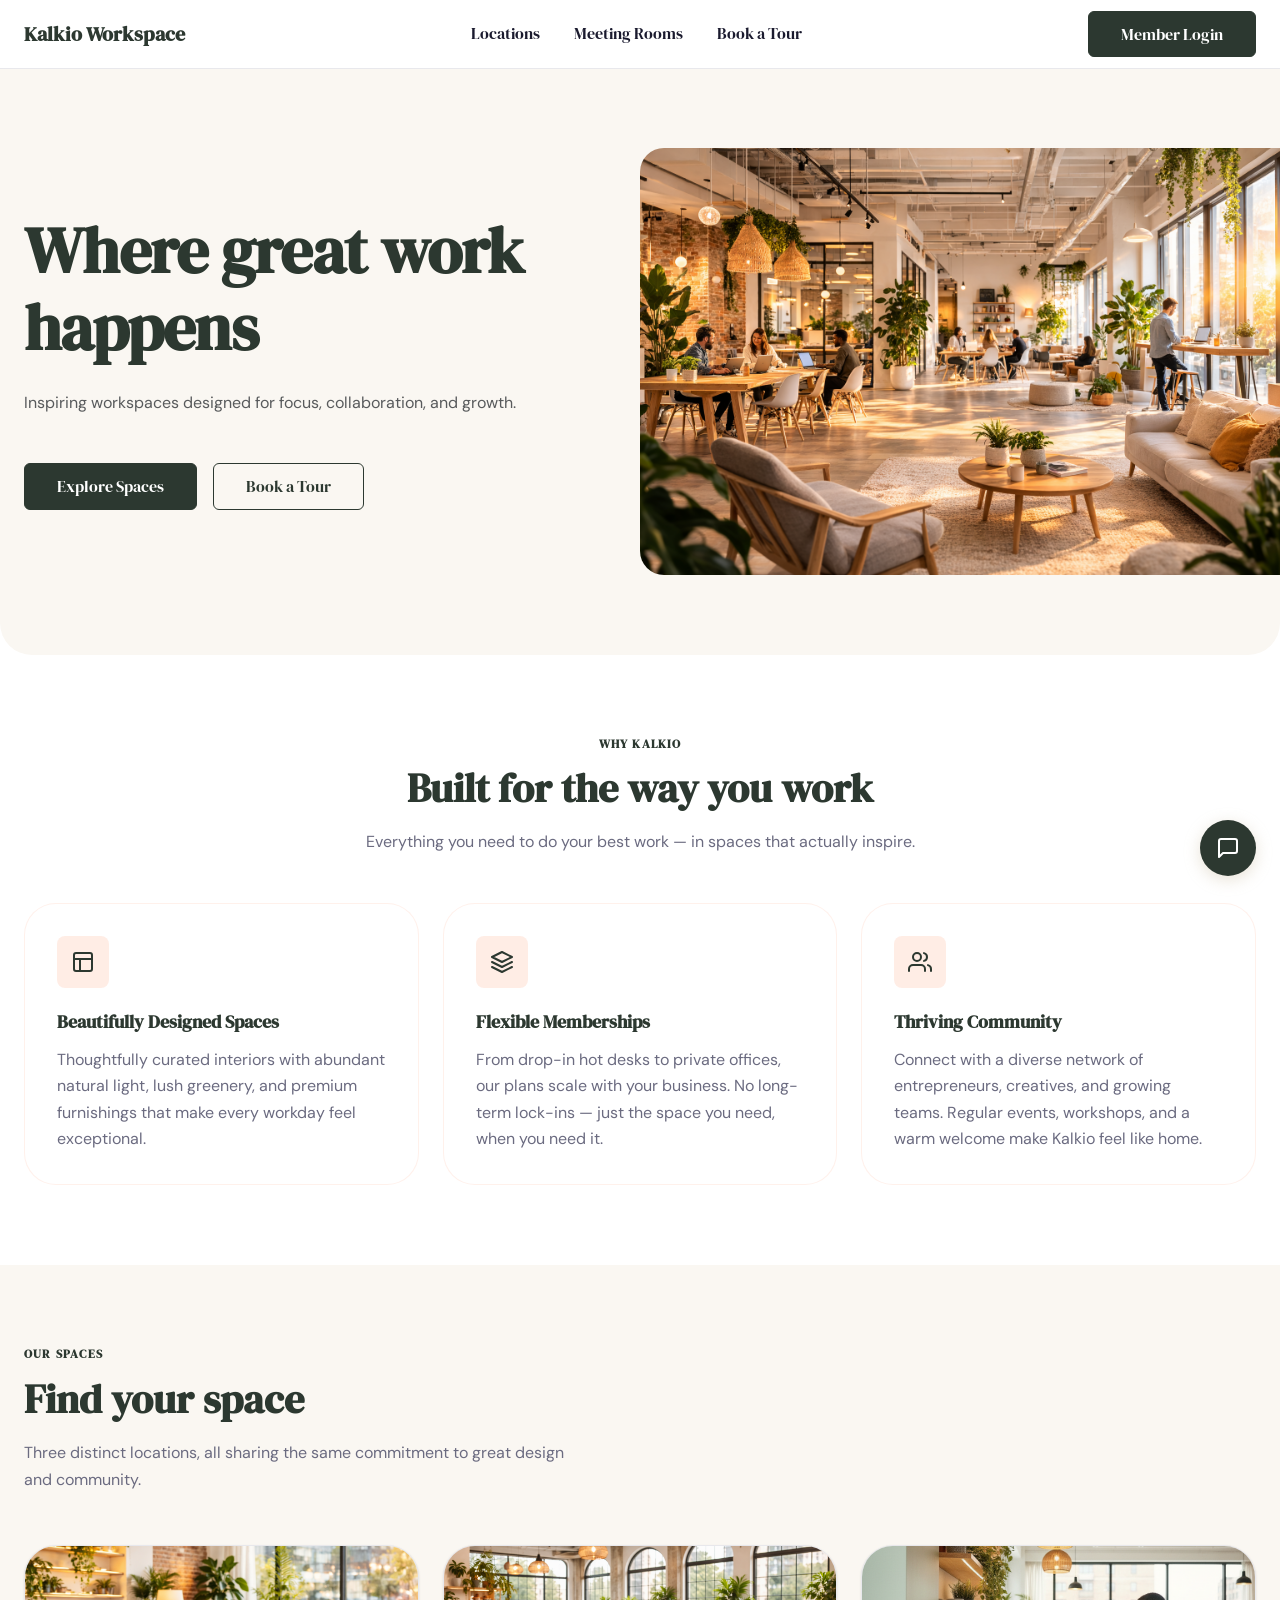
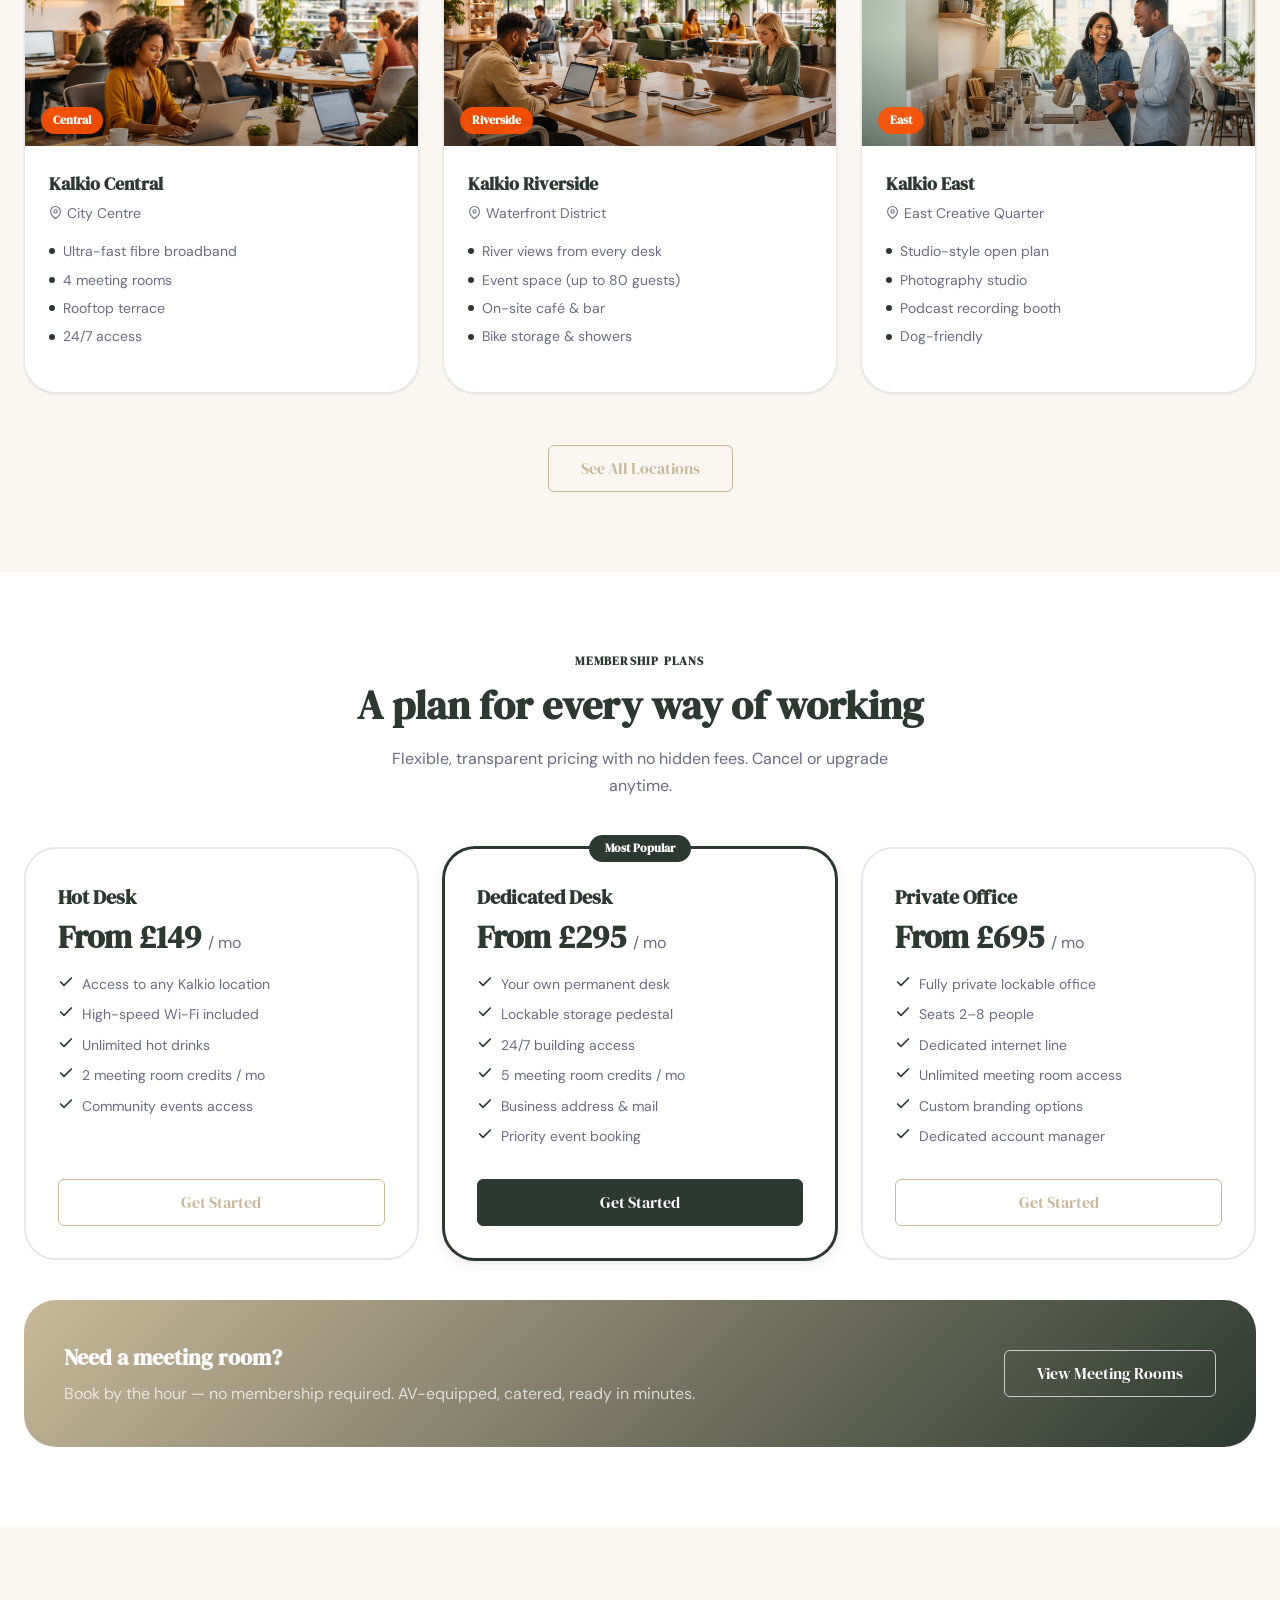
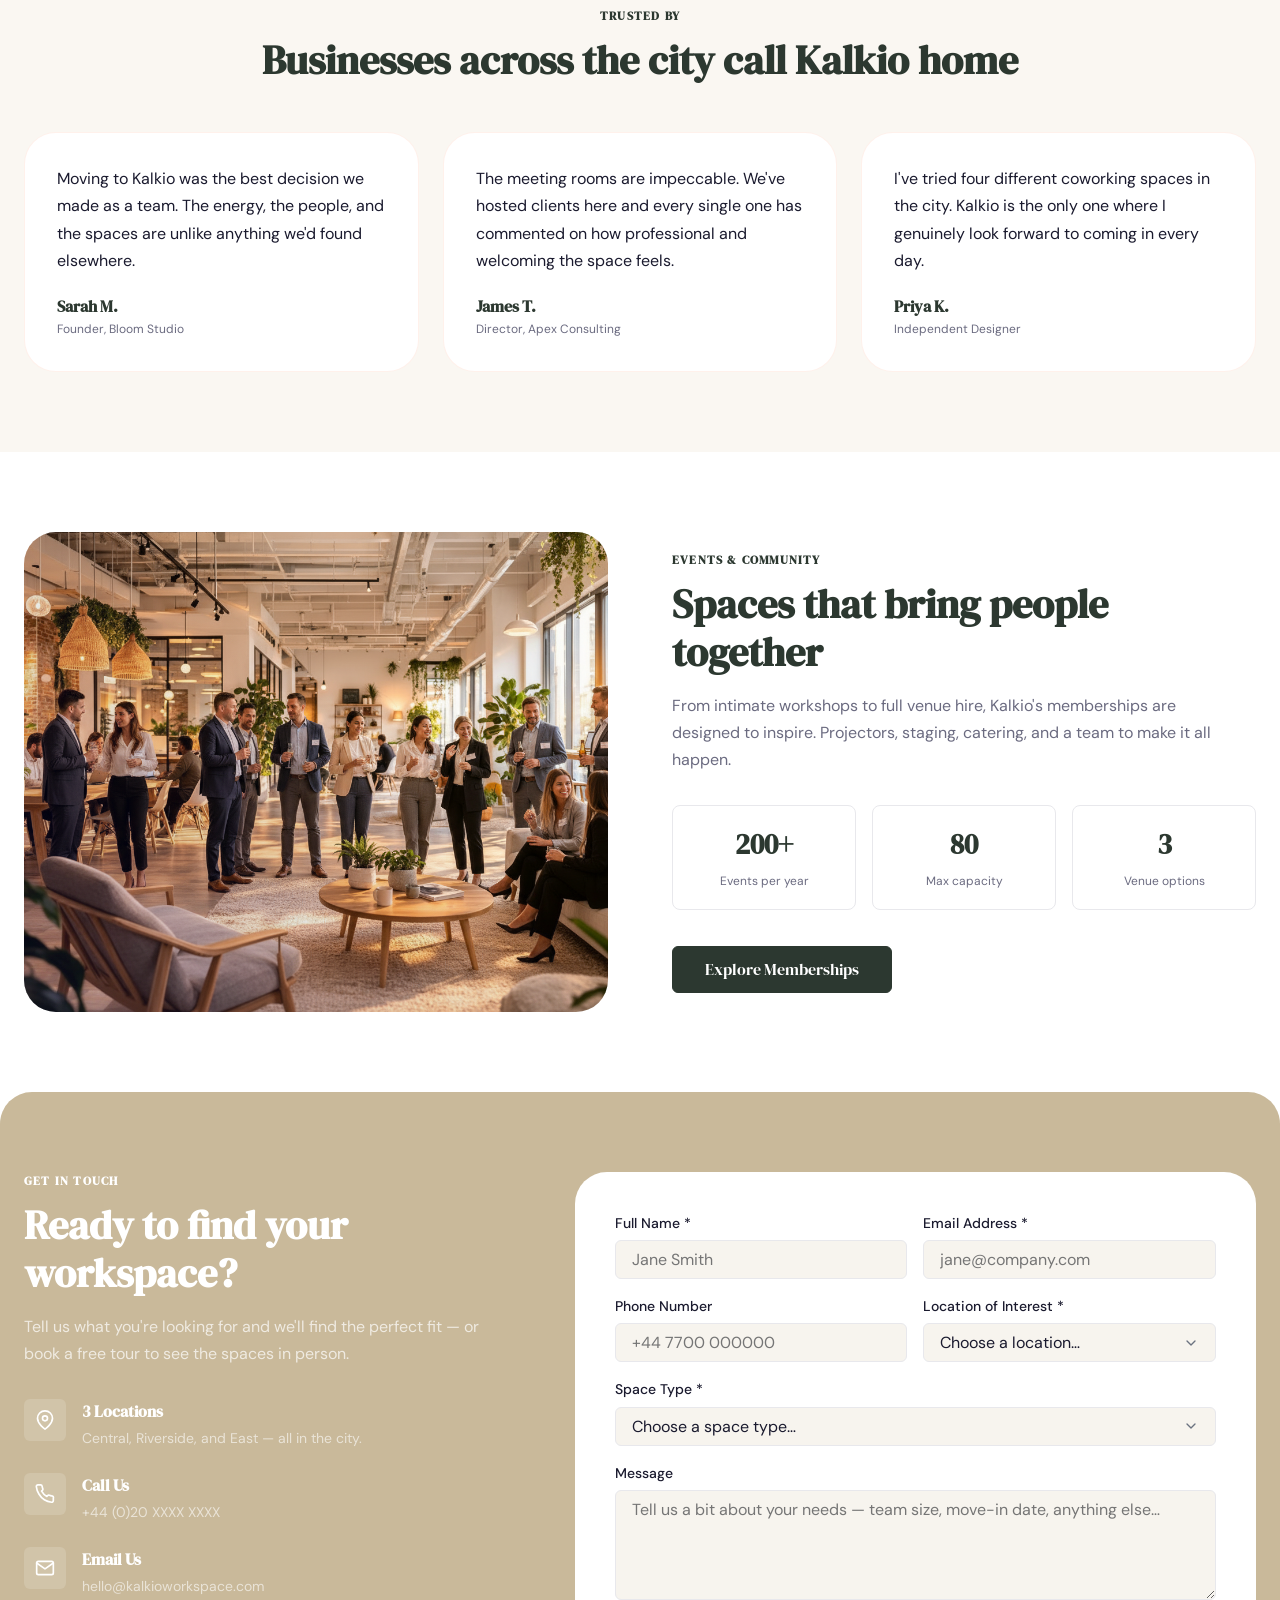
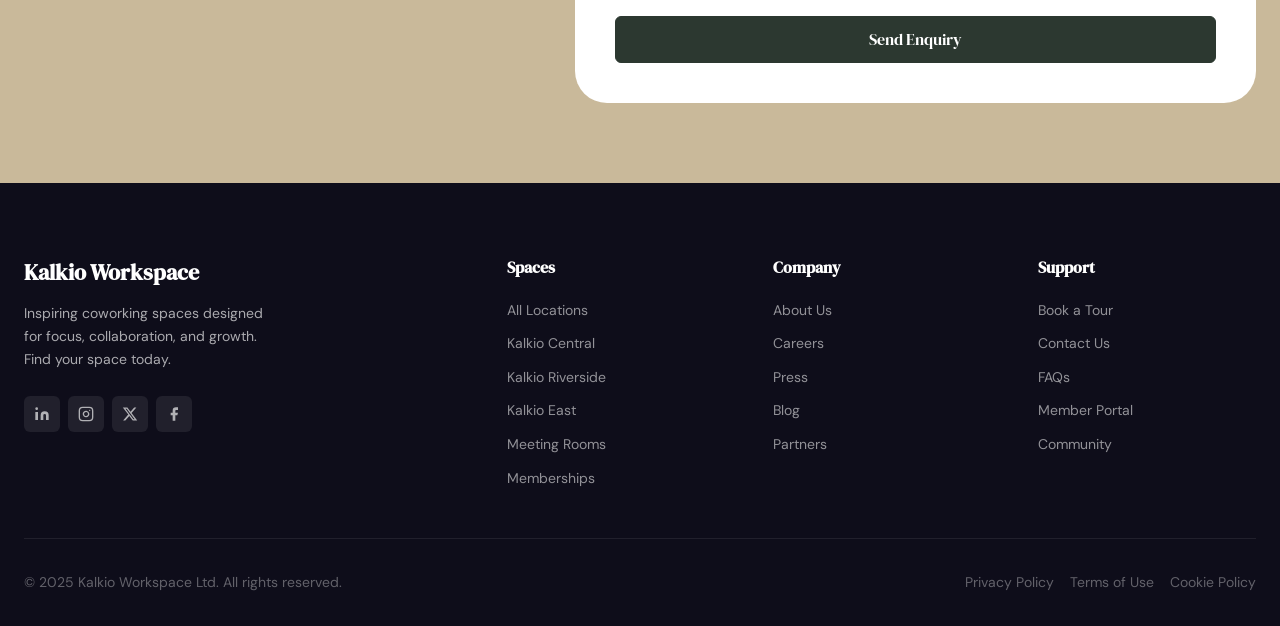
==== commit 64d60df2: "Additional changes to branded website Co-authored-by: Copilot <copilot@github.com>" ====
--- a/index.html
+++ b/index.html
@@ -28,7 +28,6 @@
       <nav class="nav-links" aria-label="Primary navigation">
         <a href="locations.html">Locations</a>
         <a href="meeting-rooms.html">Meeting Rooms</a>
-        <a href="event-spaces.html">Event Spaces</a>
         <a href="book-tour.html">Book a Tour</a>
       </nav>
 
@@ -45,7 +44,6 @@
     <nav class="nav-mobile" id="mobile-menu" aria-label="Mobile navigation">
       <a href="locations.html">Locations</a>
       <a href="meeting-rooms.html">Meeting Rooms</a>
-      <a href="event-spaces.html">Event Spaces</a>
       <a href="book-tour.html">Book a Tour</a>
       <div class="nav-mobile-actions">
         <a href="#" class="btn btn-primary">Member Login</a>
@@ -390,7 +388,7 @@
     </section>
 
     <!-- =============================================
-         EVENT SPACES TEASER
+         PLANS TEASER
          ============================================= -->
     <section class="event-teaser" aria-labelledby="event-teaser-heading">
       <div class="container">
@@ -400,16 +398,16 @@
           <div
             class="event-teaser-image"
             role="img"
-            aria-label="Kalkio event space — bright open room set for a workshop"
+            aria-label="Kalkio plan space — bright open room set for a workshop"
           >
-            <img src="assets/event-preview.png" alt="Kalkio event space" loading="lazy" />
+            <img src="assets/event-preview.png" alt="Kalkio plan space" loading="lazy" />
           </div>
 
           <!-- Text side -->
           <div class="event-teaser-content">
             <span class="section-label">Events & Community</span>
             <h2 class="section-title" id="event-teaser-heading">Spaces that bring people together</h2>
-            <p class="section-subtitle">From intimate workshops to full venue hire, Kalkio's event spaces are designed to inspire. Projectors, staging, catering, and a team to make it all happen.</p>
+            <p class="section-subtitle">From intimate workshops to full venue hire, Kalkio's memberships are designed to inspire. Projectors, staging, catering, and a team to make it all happen.</p>
 
             <div class="event-teaser-stats">
               <div class="event-stat">
@@ -426,7 +424,7 @@
               </div>
             </div>
 
-            <a href="event-spaces.html" class="btn btn-primary">Explore Event Spaces</a>
+            <a href="memberships.html" class="btn btn-primary">Explore Memberships</a>
           </div>
 
         </div>
@@ -587,7 +585,7 @@
             <li><a href="locations.html#riverside">Kalkio Riverside</a></li>
             <li><a href="locations.html#east">Kalkio East</a></li>
             <li><a href="meeting-rooms.html">Meeting Rooms</a></li>
-            <li><a href="event-spaces.html">Event Spaces</a></li>
+            <li><a href="memberships.html">Memberships</a></li>
           </ul>
         </nav>
 
--- a/styles.css
+++ b/styles.css
@@ -769,7 +769,7 @@
 .testimonial-role { font-size: 0.75rem; color: var(--color-text-muted); }
 
 /* =========================================
-   EVENT SPACES TEASER (Homepage)
+   MEMBERSHIPS TEASER (Homepage)
    ========================================= */
 .event-teaser { padding: var(--space-xl) 0; background-color: var(--color-white); }
 
@@ -1026,7 +1026,7 @@
   align-items: center;
   justify-content: center;
   cursor: pointer;
-  box-shadow: 0 4px 16px rgba(255,81,0,0.4);
+  box-shadow: 0 4px 16px rgba(201,185,154,0.4);
   z-index: 9999;
   transition: var(--transition);
   border: none;
@@ -1034,7 +1034,7 @@
 }
 #chat-launcher:hover {
   transform: scale(1.08);
-  box-shadow: 0 6px 24px rgba(255,81,0,0.5);
+  box-shadow: 0 6px 24px rgba(201,185,154,0.5);
 }
 
 #chat-widget {
@@ -1152,7 +1152,7 @@
 }
 
 /* =========================================
-   AMENITIES — meeting rooms / event spaces
+   AMENITIES — meeting rooms / plans
    ========================================= */
 .amenities-section {
   padding: var(--space-xl) 0;
@@ -1231,11 +1231,11 @@
 }
 
 /* =========================================
-   EVENT SPACES GRID — event-spaces.html
-   ========================================= */
-.event-spaces-section { padding: var(--space-xl) 0; background-color: var(--color-white); }
-
-.event-spaces-grid {
+   MEMBERSHIPS GRID — memberships.html
+   ========================================= */
+.plans-section { padding: var(--space-xl) 0; background-color: var(--color-white); }
+
+.plans-grid {
   display: grid;
   grid-template-columns: repeat(3, 1fr);
   gap: 24px;
@@ -1516,7 +1516,7 @@
   .memberships-grid,
   .testimonials-grid,
   .amenities-grid,
-  .event-spaces-grid { grid-template-columns: 1fr; }
+  .plans-grid { grid-template-columns: 1fr; }
 
   /* Locations scroll → vertical stack */
   .locations-row { width: 100%; flex-direction: column; }
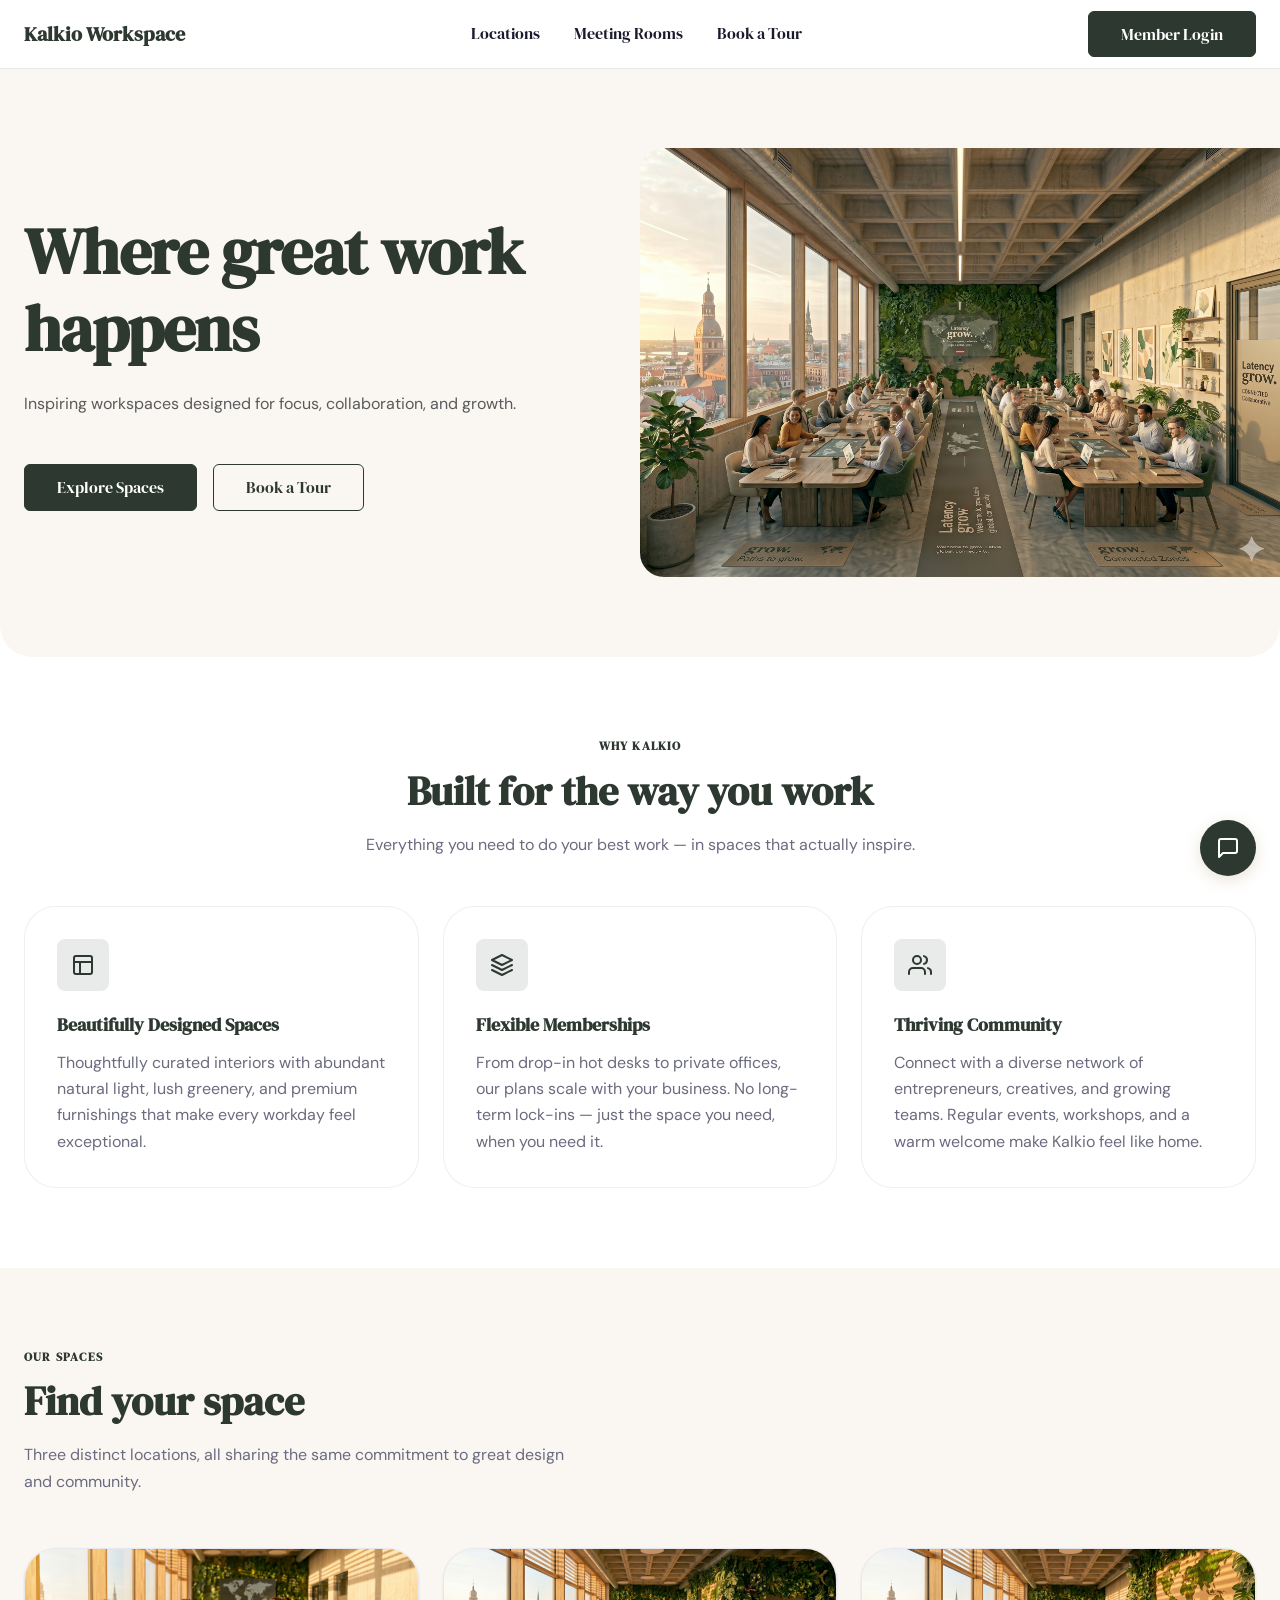
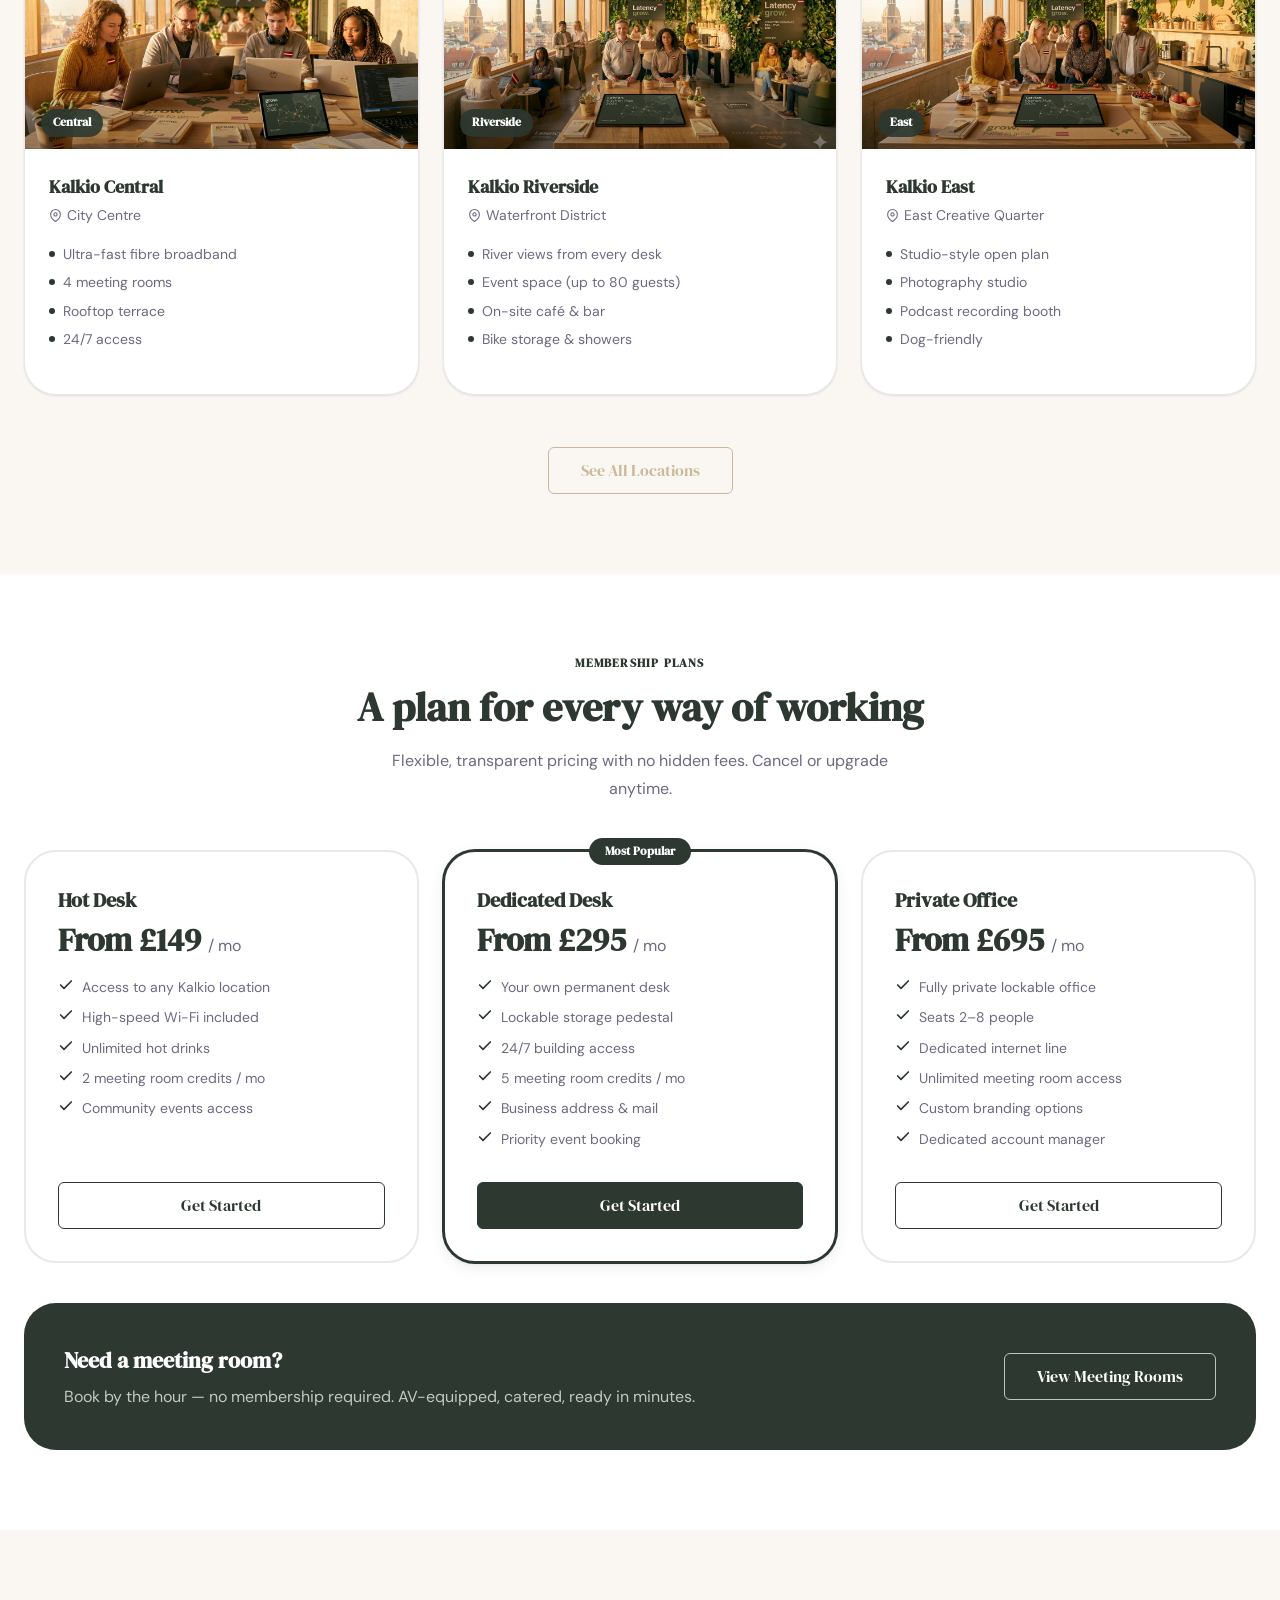
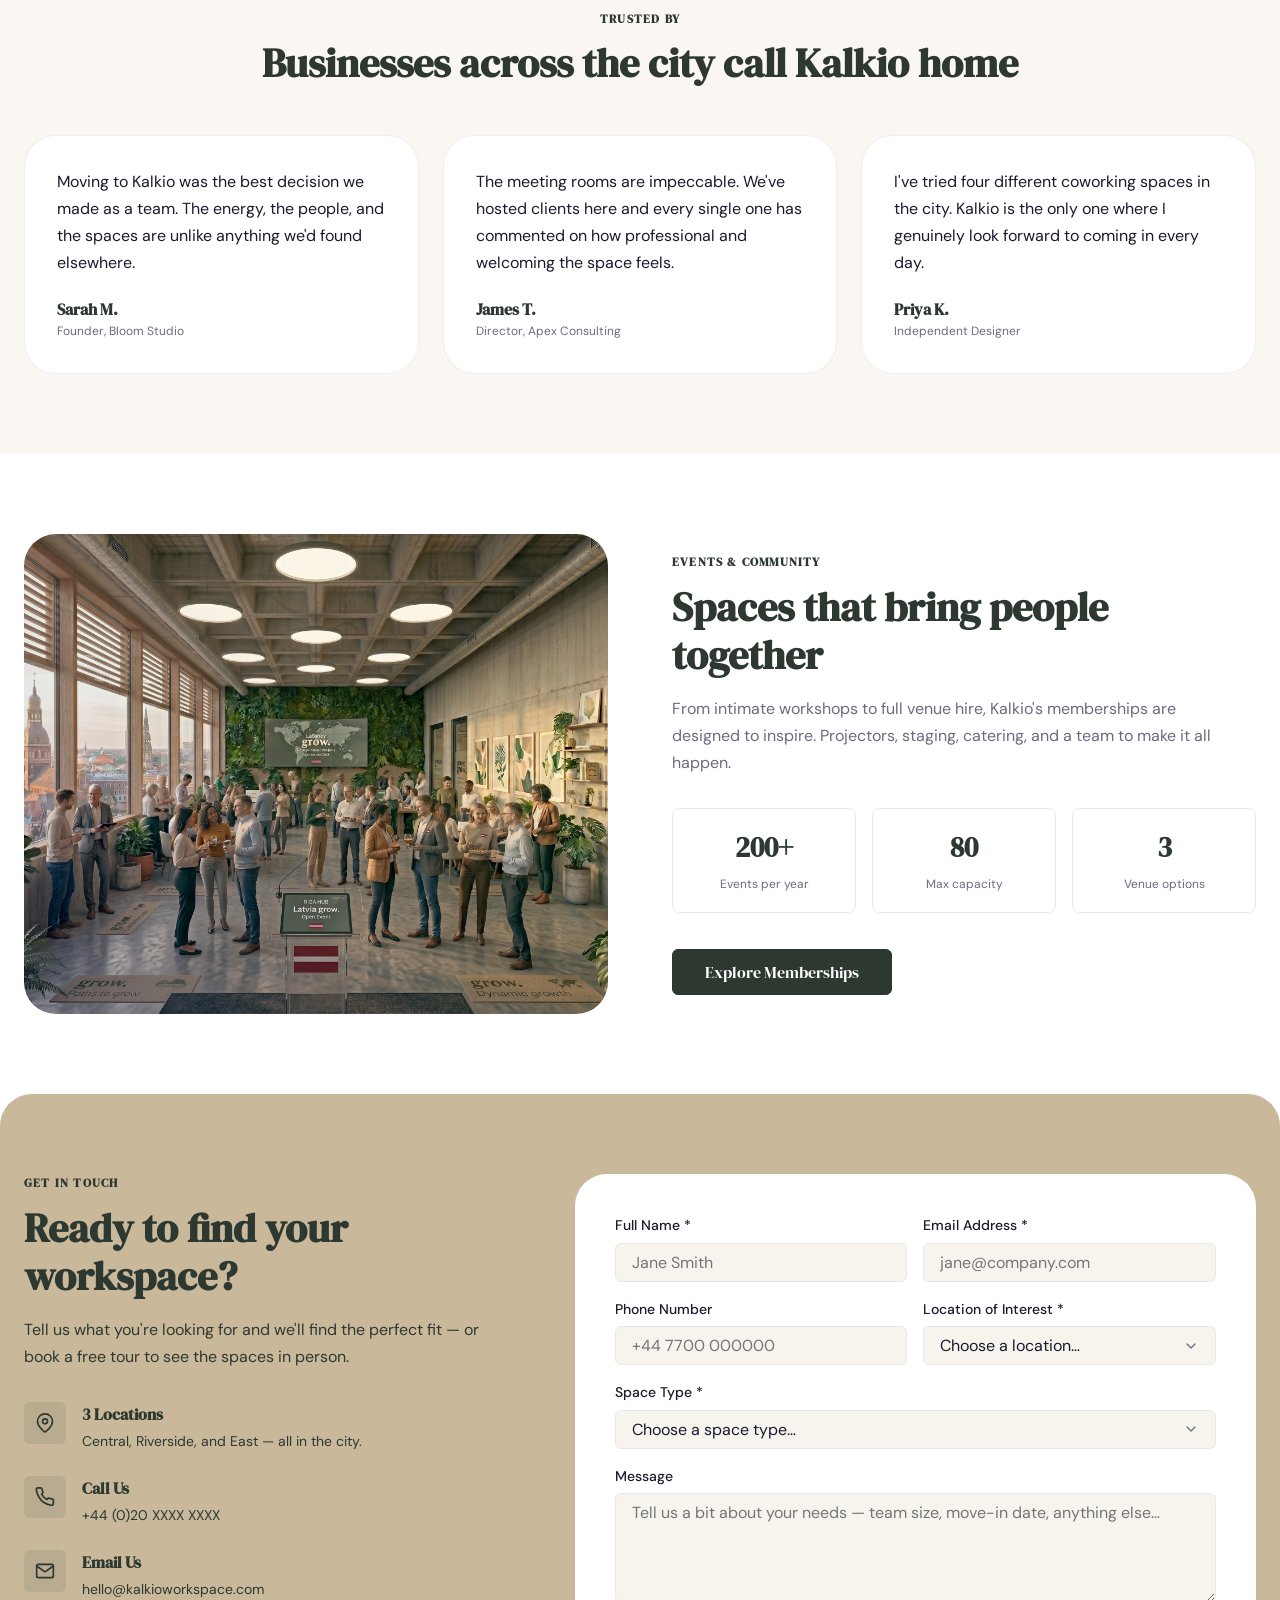
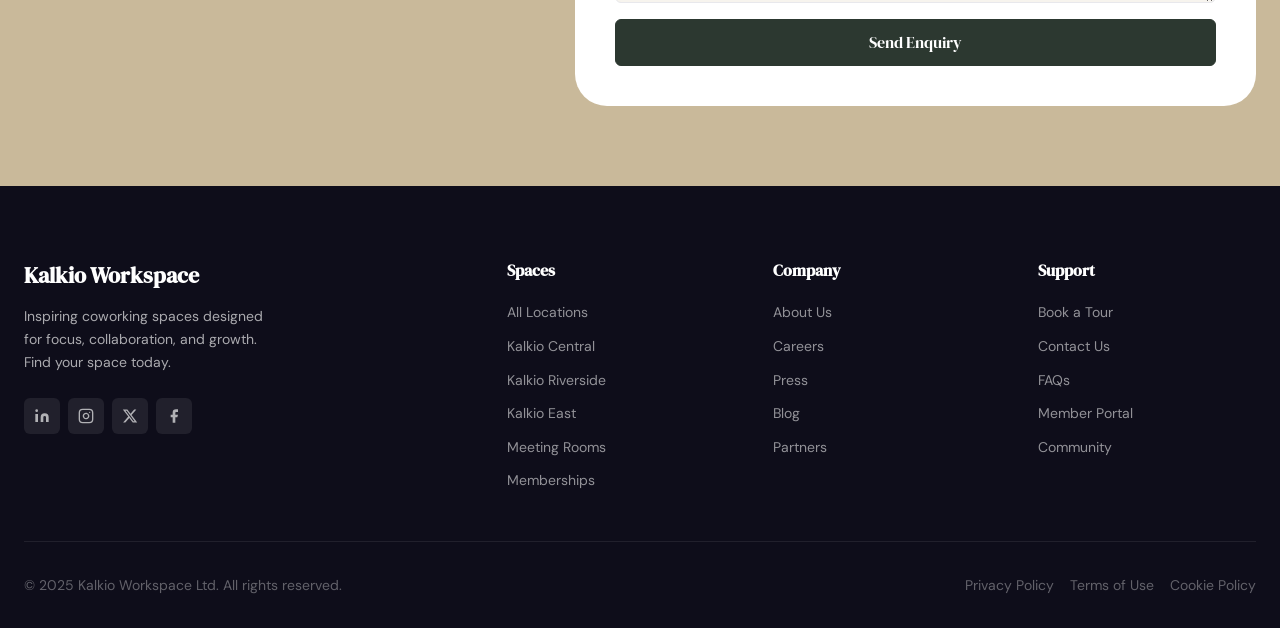
==== commit c8b28fbf: "Colour and image updates" ====
--- a/index.html
+++ b/index.html
@@ -257,7 +257,7 @@
                 Community events access
               </li>
             </ul>
-            <a href="book-tour.html" class="btn btn-secondary" style="width:100%; justify-content:center;">Get Started</a>
+            <a href="book-tour.html" class="btn btn-outline-primary" style="width:100%; justify-content:center;">Get Started</a>
           </article>
 
           <!-- Dedicated Desk (featured) -->
@@ -324,7 +324,7 @@
                 Dedicated account manager
               </li>
             </ul>
-            <a href="book-tour.html" class="btn btn-secondary" style="width:100%; justify-content:center;">Get Started</a>
+            <a href="book-tour.html" class="btn btn-outline-primary" style="width:100%; justify-content:center;">Get Started</a>
           </article>
 
         </div>
--- a/styles.css
+++ b/styles.css
@@ -450,7 +450,7 @@
   border-radius: var(--radius-lg);
   padding: 32px;
   transition: var(--transition);
-  border: 1px solid rgba(255,81,0,0.08);
+  border: 1px solid rgba(44,56,48,0.08);
 }
 .feature-card:hover {
   transform: translateY(-4px);
@@ -460,7 +460,7 @@
 .feature-icon {
   width: 52px;
   height: 52px;
-  background-color: rgba(255,81,0,0.1);
+  background-color: rgba(44,56,48,0.1);
   border-radius: var(--radius-md);
   display: flex;
   align-items: center;
@@ -548,7 +548,7 @@
   font-size: 0.75rem;
   font-weight: 600;
   color: var(--color-white);
-  background-color: rgba(255,81,0,0.9);
+  background-color: rgba(44,56,48,0.9);
   padding: 4px 12px;
   border-radius: var(--radius-full);
 }
@@ -678,7 +678,7 @@
 
 /* Meeting rooms teaser strip */
 .meeting-rooms-teaser {
-  background: linear-gradient(135deg, var(--color-secondary) 0%, var(--color-primary) 100%);
+  background-color: var(--color-primary);
   border-radius: var(--radius-lg);
   padding: 40px;
   display: flex;
@@ -739,7 +739,7 @@
   background-color: var(--color-white);
   border-radius: var(--radius-lg);
   padding: 32px;
-  border: 1px solid rgba(255,81,0,0.08);
+  border: 1px solid rgba(44,56,48,0.08);
   transition: var(--transition);
 }
 .testimonial-card:hover { transform: translateY(-4px); box-shadow: var(--shadow-md); }
@@ -831,9 +831,9 @@
   background-color: var(--color-secondary);
   border-radius: 32px 32px 0 0;
 }
-.contact-section .section-title { color: var(--color-white); }
-.contact-section .section-subtitle { color: rgba(255,255,255,0.7); }
-.contact-section .section-label { color: var(--color-white); }
+.contact-section .section-title { color: var(--color-primary); }
+.contact-section .section-subtitle { color: var(--color-primary); }
+.contact-section .section-label { color: var(--color-primary); }
 
 .contact-grid {
   display: grid;
@@ -852,22 +852,22 @@
 .contact-info-icon {
   width: 42px;
   height: 42px;
-  background-color: rgba(255, 255, 255, 0.15);
+  background-color: rgba(44, 56, 48, 0.1);
   border-radius: var(--radius-sm);
   display: flex;
   align-items: center;
   justify-content: center;
-  color: var(--color-white);
+  color: var(--color-primary);
   flex-shrink: 0;
 }
 .contact-info-text h4 {
   font-family: var(--font-display);
   font-size: 1rem;
   font-weight: 600;
-  color: var(--color-white);
+  color: var(--color-primary);
   margin-bottom: 2px;
 }
-.contact-info-text p { font-size: 0.875rem; color: rgba(255,255,255,0.6); }
+.contact-info-text p { font-size: 0.875rem; color: var(--color-primary); }
 
 /* Form Card */
 .enquiry-form {
@@ -935,13 +935,13 @@
   display: none;
   text-align: center;
   padding: 16px;
-  background-color: rgba(255,81,0,0.07);
+  background-color: rgba(44,56,48,0.07);
   border-radius: var(--radius-md);
   color: var(--color-secondary);
   font-weight: 500;
   font-size: 1rem;
   margin-top: 16px;
-  border: 1px solid rgba(255,81,0,0.15);
+  border: 1px solid rgba(44,56,48,0.15);
 }
 .form-success.visible { display: block; }
 
@@ -1177,7 +1177,7 @@
 .amenity-icon {
   width: 44px;
   height: 44px;
-  background-color: rgba(255,81,0,0.1);
+  background-color: rgba(44,56,48,0.1);
   border-radius: var(--radius-sm);
   display: flex;
   align-items: center;
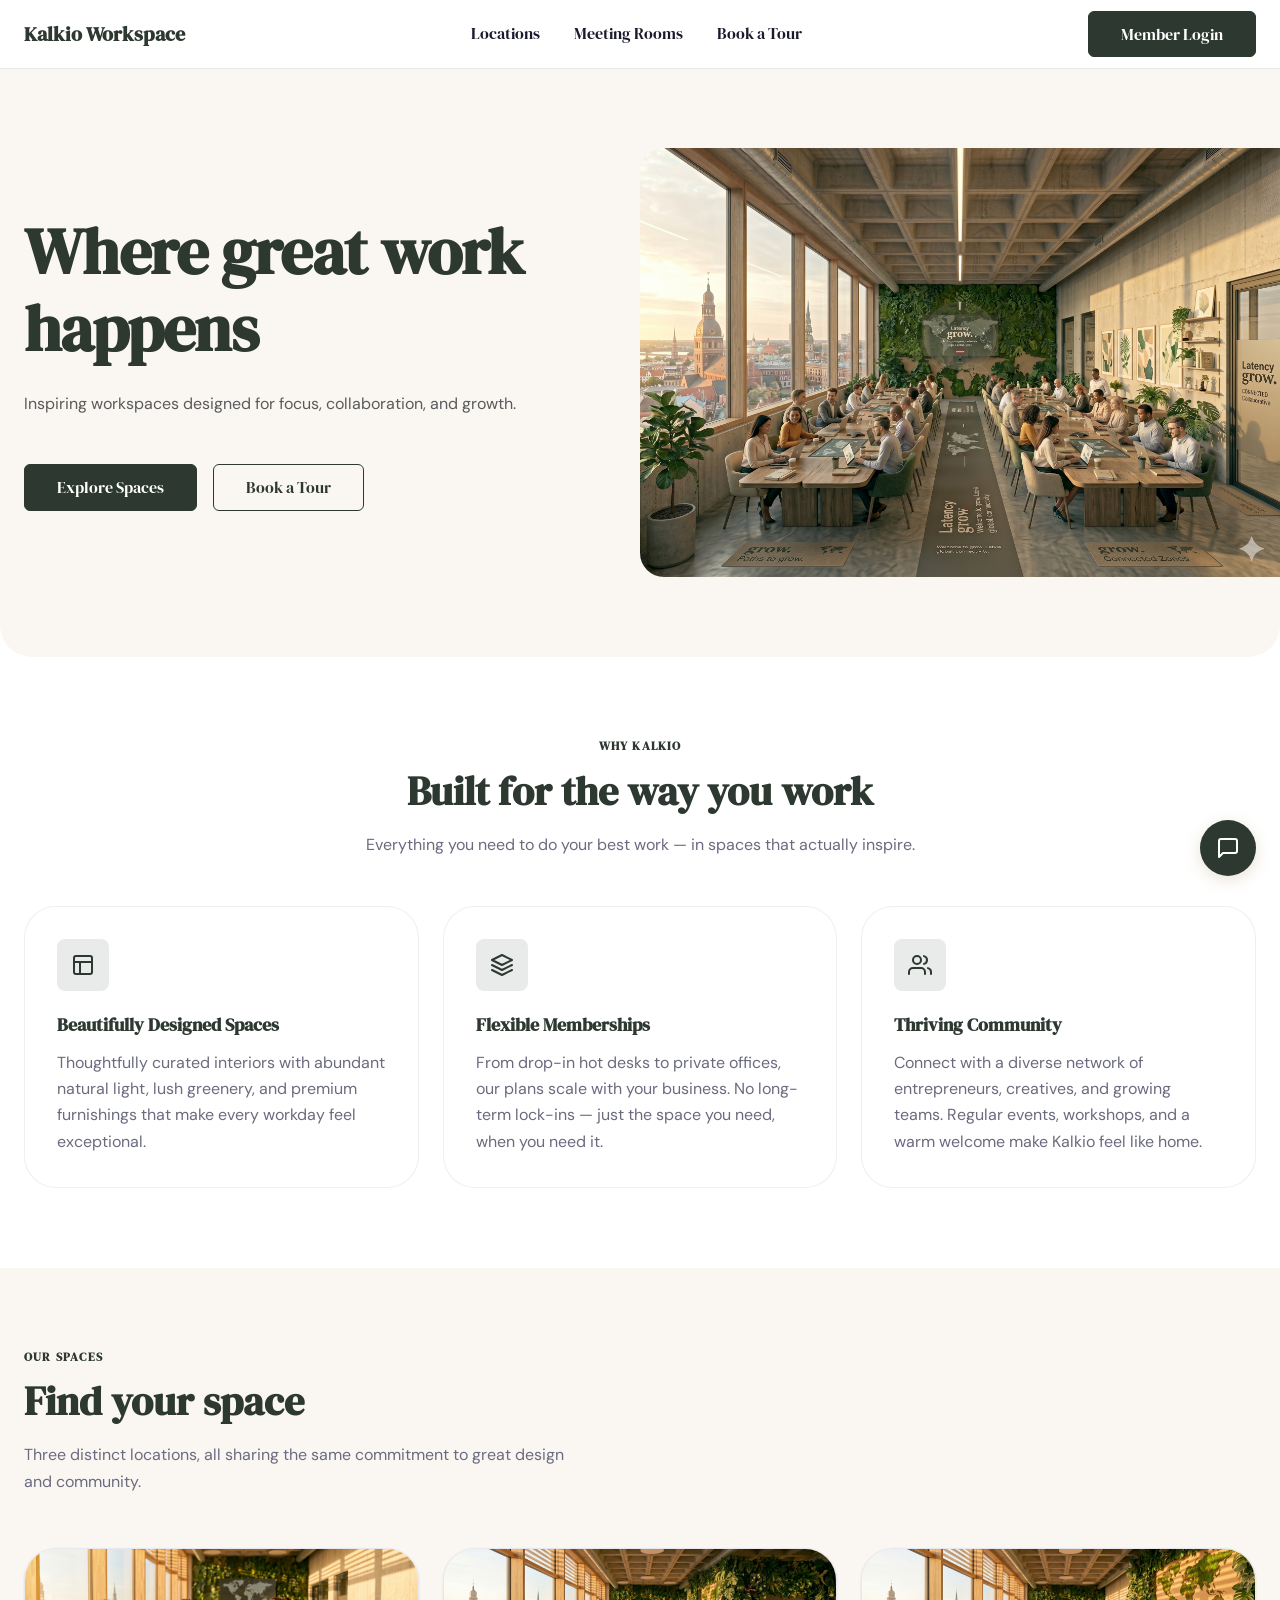
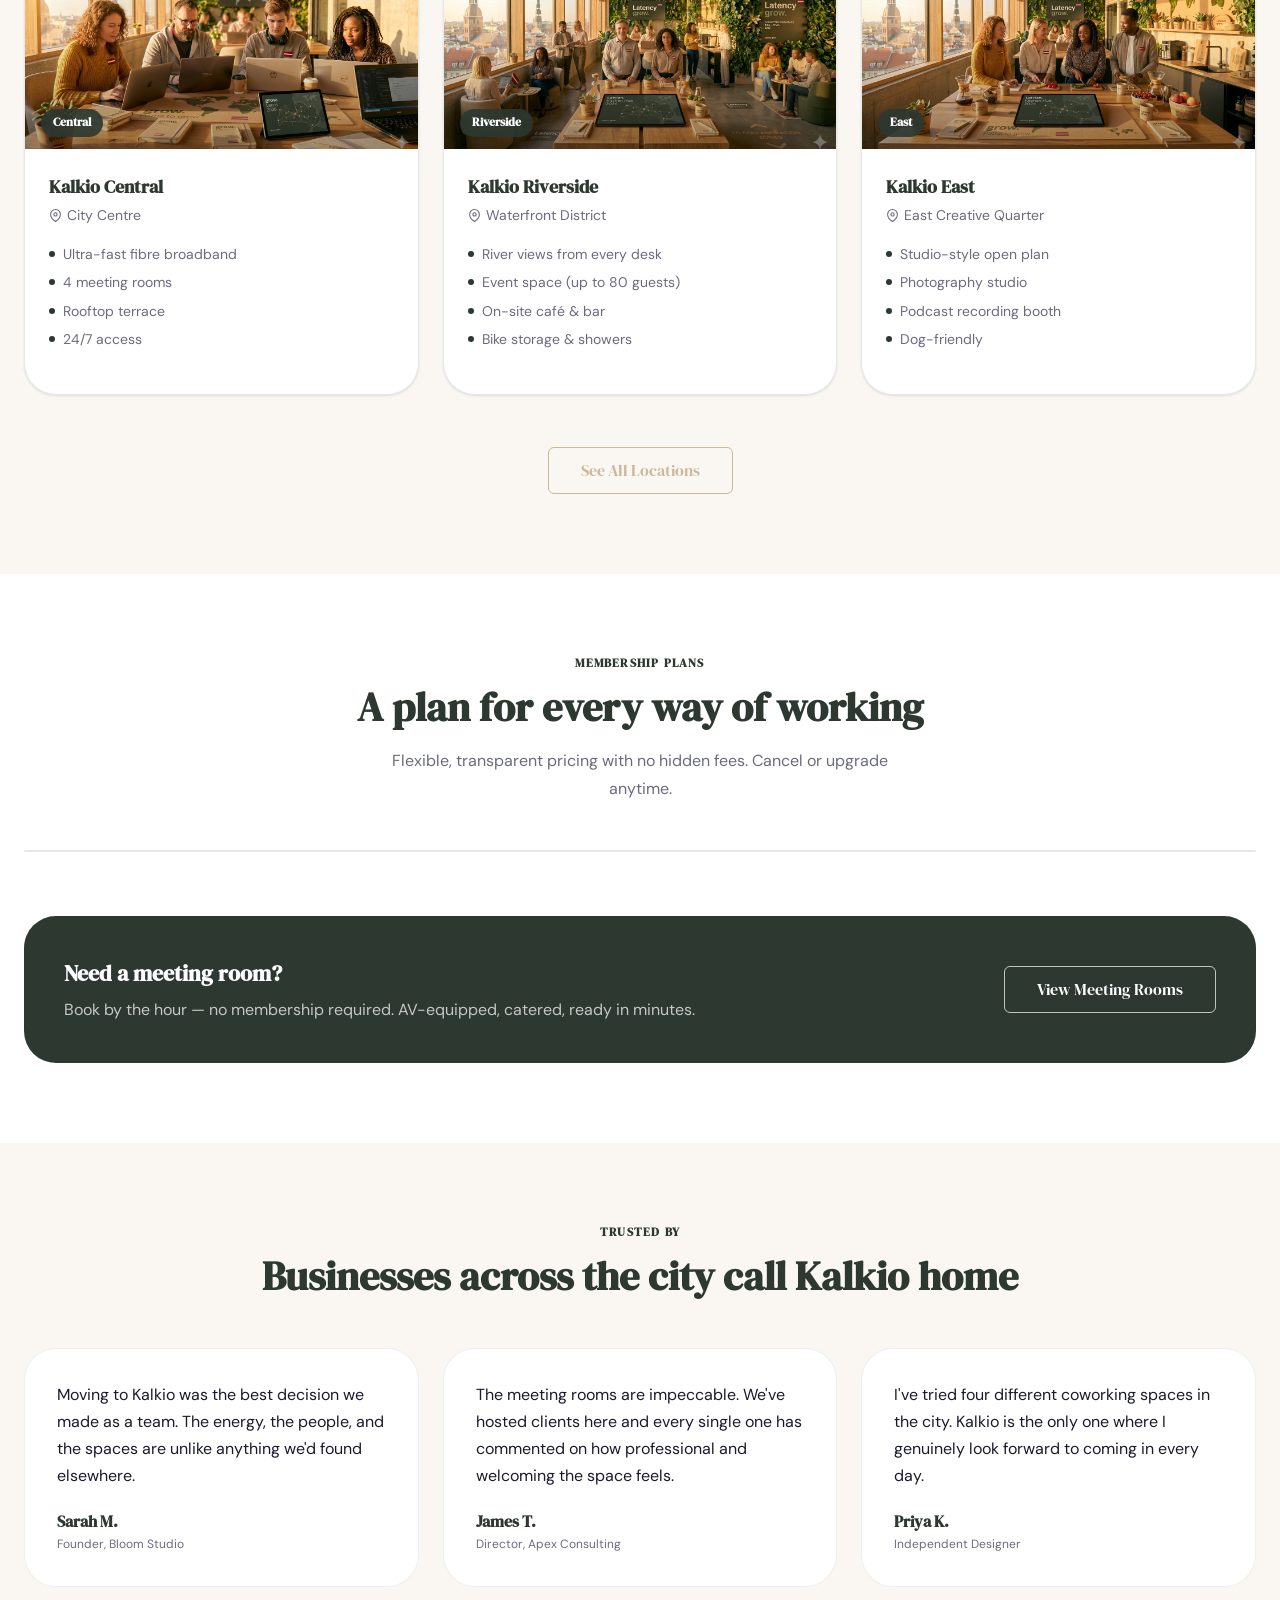
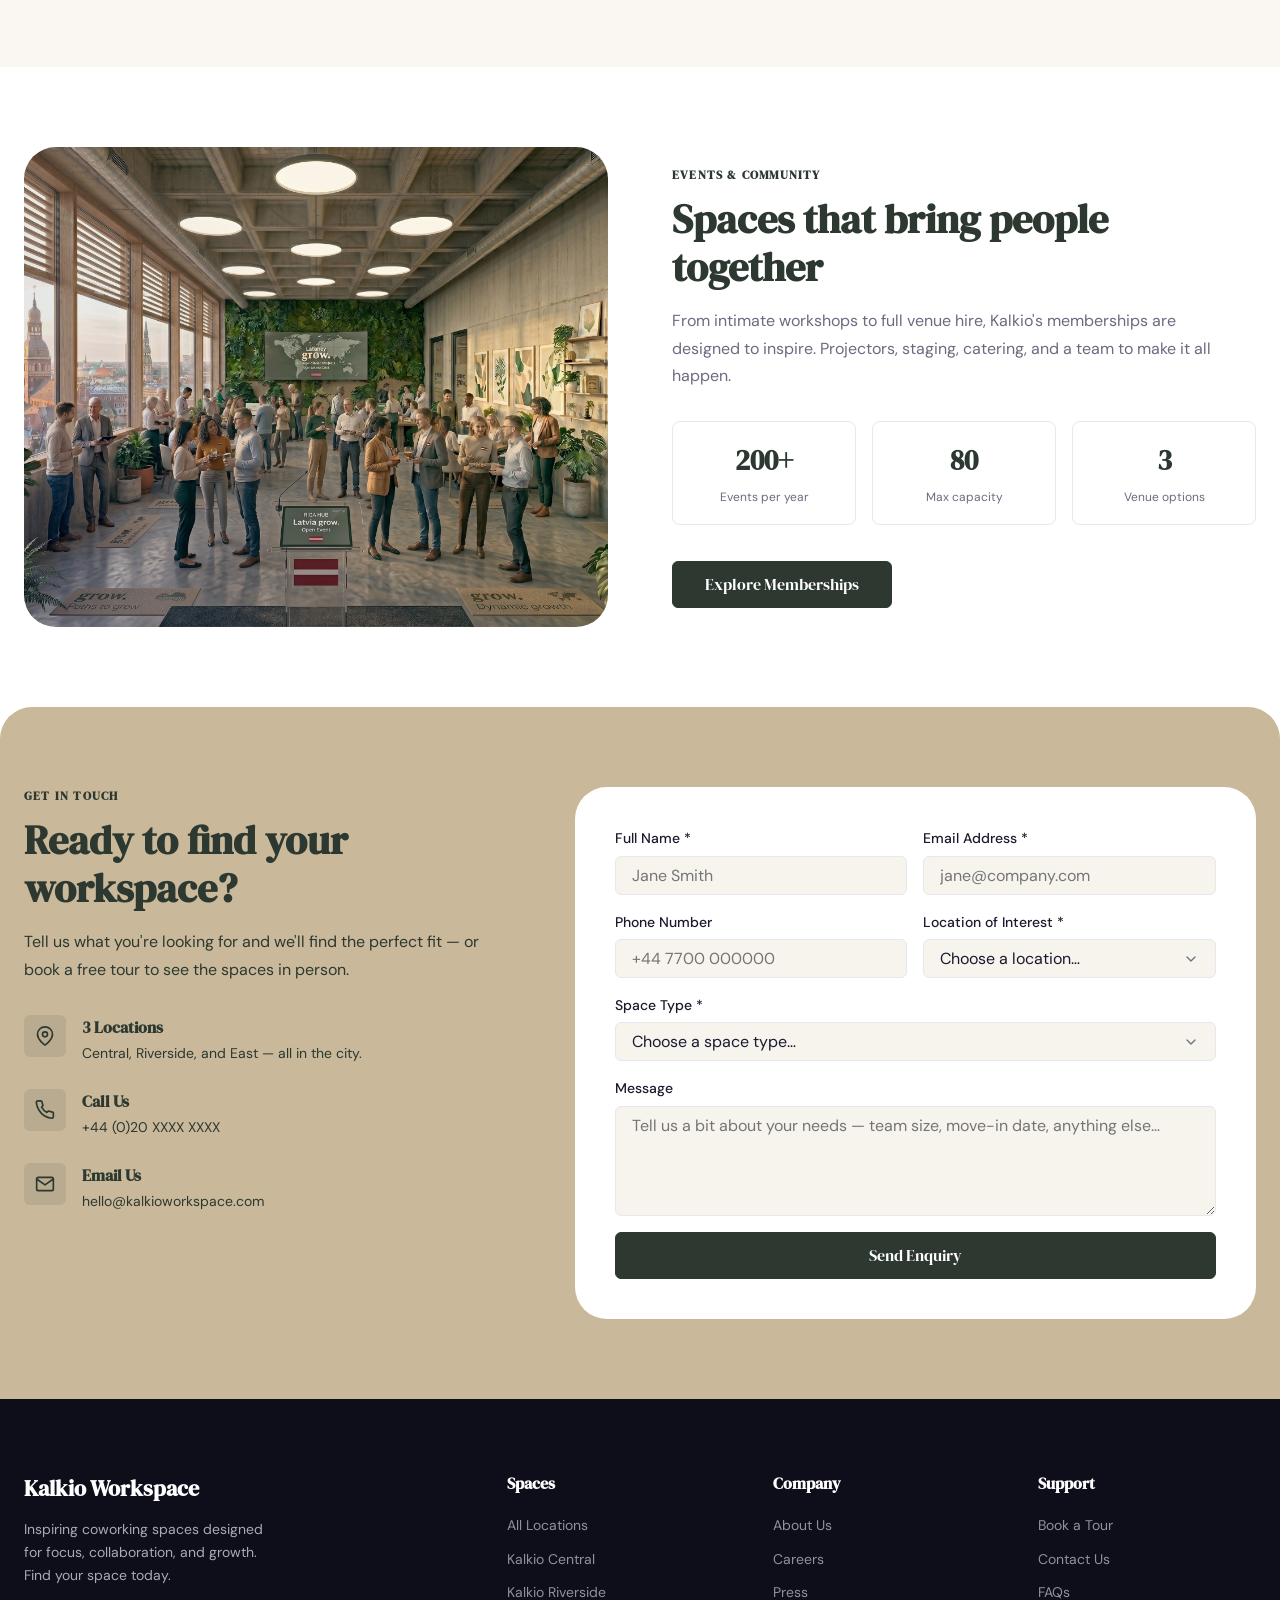
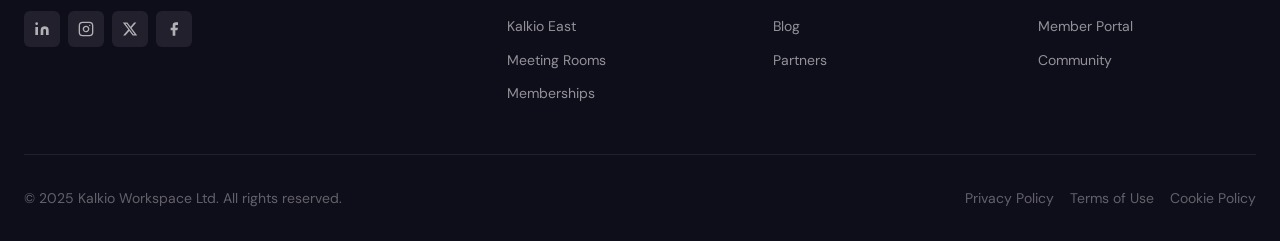
==== commit 66039a95: "Added membership widget" ====
--- a/index.html
+++ b/index.html
@@ -15,6 +15,9 @@
 
   <!-- Shared Stylesheet -->
   <link rel="stylesheet" href="styles.css" />
+
+  <!-- Nexudus Widget Script -->
+  <script src="https://cdn.nexudus.site/widget/nexudus-widget.min.js" defer></script>
 </head>
 <body>
 
@@ -229,108 +232,24 @@
           <p class="section-subtitle">Flexible, transparent pricing with no hidden fees. Cancel or upgrade anytime.</p>
         </div>
 
-        <div class="memberships-grid">
-
-          <!-- Hot Desk -->
-          <article class="membership-card">
-            <p class="membership-tier">Hot Desk</p>
-            <p class="membership-price">From £149 <span>/ mo</span></p>
-            <ul class="membership-features">
-              <li>
-                <svg class="check-icon" width="16" height="16" viewBox="0 0 24 24" fill="none" stroke="currentColor" stroke-width="2.5" stroke-linecap="round" stroke-linejoin="round" aria-hidden="true"><polyline points="20 6 9 17 4 12"/></svg>
-                Access to any Kalkio location
-              </li>
-              <li>
-                <svg class="check-icon" width="16" height="16" viewBox="0 0 24 24" fill="none" stroke="currentColor" stroke-width="2.5" stroke-linecap="round" stroke-linejoin="round" aria-hidden="true"><polyline points="20 6 9 17 4 12"/></svg>
-                High-speed Wi-Fi included
-              </li>
-              <li>
-                <svg class="check-icon" width="16" height="16" viewBox="0 0 24 24" fill="none" stroke="currentColor" stroke-width="2.5" stroke-linecap="round" stroke-linejoin="round" aria-hidden="true"><polyline points="20 6 9 17 4 12"/></svg>
-                Unlimited hot drinks
-              </li>
-              <li>
-                <svg class="check-icon" width="16" height="16" viewBox="0 0 24 24" fill="none" stroke="currentColor" stroke-width="2.5" stroke-linecap="round" stroke-linejoin="round" aria-hidden="true"><polyline points="20 6 9 17 4 12"/></svg>
-                2 meeting room credits / mo
-              </li>
-              <li>
-                <svg class="check-icon" width="16" height="16" viewBox="0 0 24 24" fill="none" stroke="currentColor" stroke-width="2.5" stroke-linecap="round" stroke-linejoin="round" aria-hidden="true"><polyline points="20 6 9 17 4 12"/></svg>
-                Community events access
-              </li>
-            </ul>
-            <a href="book-tour.html" class="btn btn-outline-primary" style="width:100%; justify-content:center;">Get Started</a>
-          </article>
-
-          <!-- Dedicated Desk (featured) -->
-          <article class="membership-card featured">
-            <span class="membership-badge">Most Popular</span>
-            <p class="membership-tier">Dedicated Desk</p>
-            <p class="membership-price">From £295 <span>/ mo</span></p>
-            <ul class="membership-features">
-              <li>
-                <svg class="check-icon" width="16" height="16" viewBox="0 0 24 24" fill="none" stroke="currentColor" stroke-width="2.5" stroke-linecap="round" stroke-linejoin="round" aria-hidden="true"><polyline points="20 6 9 17 4 12"/></svg>
-                Your own permanent desk
-              </li>
-              <li>
-                <svg class="check-icon" width="16" height="16" viewBox="0 0 24 24" fill="none" stroke="currentColor" stroke-width="2.5" stroke-linecap="round" stroke-linejoin="round" aria-hidden="true"><polyline points="20 6 9 17 4 12"/></svg>
-                Lockable storage pedestal
-              </li>
-              <li>
-                <svg class="check-icon" width="16" height="16" viewBox="0 0 24 24" fill="none" stroke="currentColor" stroke-width="2.5" stroke-linecap="round" stroke-linejoin="round" aria-hidden="true"><polyline points="20 6 9 17 4 12"/></svg>
-                24/7 building access
-              </li>
-              <li>
-                <svg class="check-icon" width="16" height="16" viewBox="0 0 24 24" fill="none" stroke="currentColor" stroke-width="2.5" stroke-linecap="round" stroke-linejoin="round" aria-hidden="true"><polyline points="20 6 9 17 4 12"/></svg>
-                5 meeting room credits / mo
-              </li>
-              <li>
-                <svg class="check-icon" width="16" height="16" viewBox="0 0 24 24" fill="none" stroke="currentColor" stroke-width="2.5" stroke-linecap="round" stroke-linejoin="round" aria-hidden="true"><polyline points="20 6 9 17 4 12"/></svg>
-                Business address & mail
-              </li>
-              <li>
-                <svg class="check-icon" width="16" height="16" viewBox="0 0 24 24" fill="none" stroke="currentColor" stroke-width="2.5" stroke-linecap="round" stroke-linejoin="round" aria-hidden="true"><polyline points="20 6 9 17 4 12"/></svg>
-                Priority event booking
-              </li>
-            </ul>
-            <a href="book-tour.html" class="btn btn-primary" style="width:100%; justify-content:center;">Get Started</a>
-          </article>
-
-          <!-- Private Office -->
-          <article class="membership-card">
-            <p class="membership-tier">Private Office</p>
-            <p class="membership-price">From £695 <span>/ mo</span></p>
-            <ul class="membership-features">
-              <li>
-                <svg class="check-icon" width="16" height="16" viewBox="0 0 24 24" fill="none" stroke="currentColor" stroke-width="2.5" stroke-linecap="round" stroke-linejoin="round" aria-hidden="true"><polyline points="20 6 9 17 4 12"/></svg>
-                Fully private lockable office
-              </li>
-              <li>
-                <svg class="check-icon" width="16" height="16" viewBox="0 0 24 24" fill="none" stroke="currentColor" stroke-width="2.5" stroke-linecap="round" stroke-linejoin="round" aria-hidden="true"><polyline points="20 6 9 17 4 12"/></svg>
-                Seats 2–8 people
-              </li>
-              <li>
-                <svg class="check-icon" width="16" height="16" viewBox="0 0 24 24" fill="none" stroke="currentColor" stroke-width="2.5" stroke-linecap="round" stroke-linejoin="round" aria-hidden="true"><polyline points="20 6 9 17 4 12"/></svg>
-                Dedicated internet line
-              </li>
-              <li>
-                <svg class="check-icon" width="16" height="16" viewBox="0 0 24 24" fill="none" stroke="currentColor" stroke-width="2.5" stroke-linecap="round" stroke-linejoin="round" aria-hidden="true"><polyline points="20 6 9 17 4 12"/></svg>
-                Unlimited meeting room access
-              </li>
-              <li>
-                <svg class="check-icon" width="16" height="16" viewBox="0 0 24 24" fill="none" stroke="currentColor" stroke-width="2.5" stroke-linecap="round" stroke-linejoin="round" aria-hidden="true"><polyline points="20 6 9 17 4 12"/></svg>
-                Custom branding options
-              </li>
-              <li>
-                <svg class="check-icon" width="16" height="16" viewBox="0 0 24 24" fill="none" stroke="currentColor" stroke-width="2.5" stroke-linecap="round" stroke-linejoin="round" aria-hidden="true"><polyline points="20 6 9 17 4 12"/></svg>
-                Dedicated account manager
-              </li>
-            </ul>
-            <a href="book-tour.html" class="btn btn-outline-primary" style="width:100%; justify-content:center;">Get Started</a>
-          </article>
-
-        </div>
+        <!--
+          SIGNUP WIDGET — Nexudus Integration
+          - Replace 'your-location' in the `url` attribute with your actual Nexudus subdomain
+            e.g. url="https://kalkiocentral.nexudus.site/checkout/tariffs"
+          - The widget is loaded by the <script src="...nexudus-widget.min.js"> in <head>
+          - Adjust hide-header / hide-footer / hide-logo as needed
+        -->
+        <div
+          id="nexudus-widget-iframe"
+          url="https://livasandboxnetwork.nexudus.site/livasandboxnetwork/checkout/tariffs"
+          hide-header="true"
+          hide-footer="true"
+          hide-logo="true"
+          aria-label="Membership signup widget"
+        ></div>
 
         <!-- Meeting Rooms Teaser -->
-        <div class="meeting-rooms-teaser">
+        <div class="meeting-rooms-teaser" style="margin-top: 4rem;">
           <div>
             <h3>Need a meeting room?</h3>
             <p>Book by the hour — no membership required. AV-equipped, catered, ready in minutes.</p>
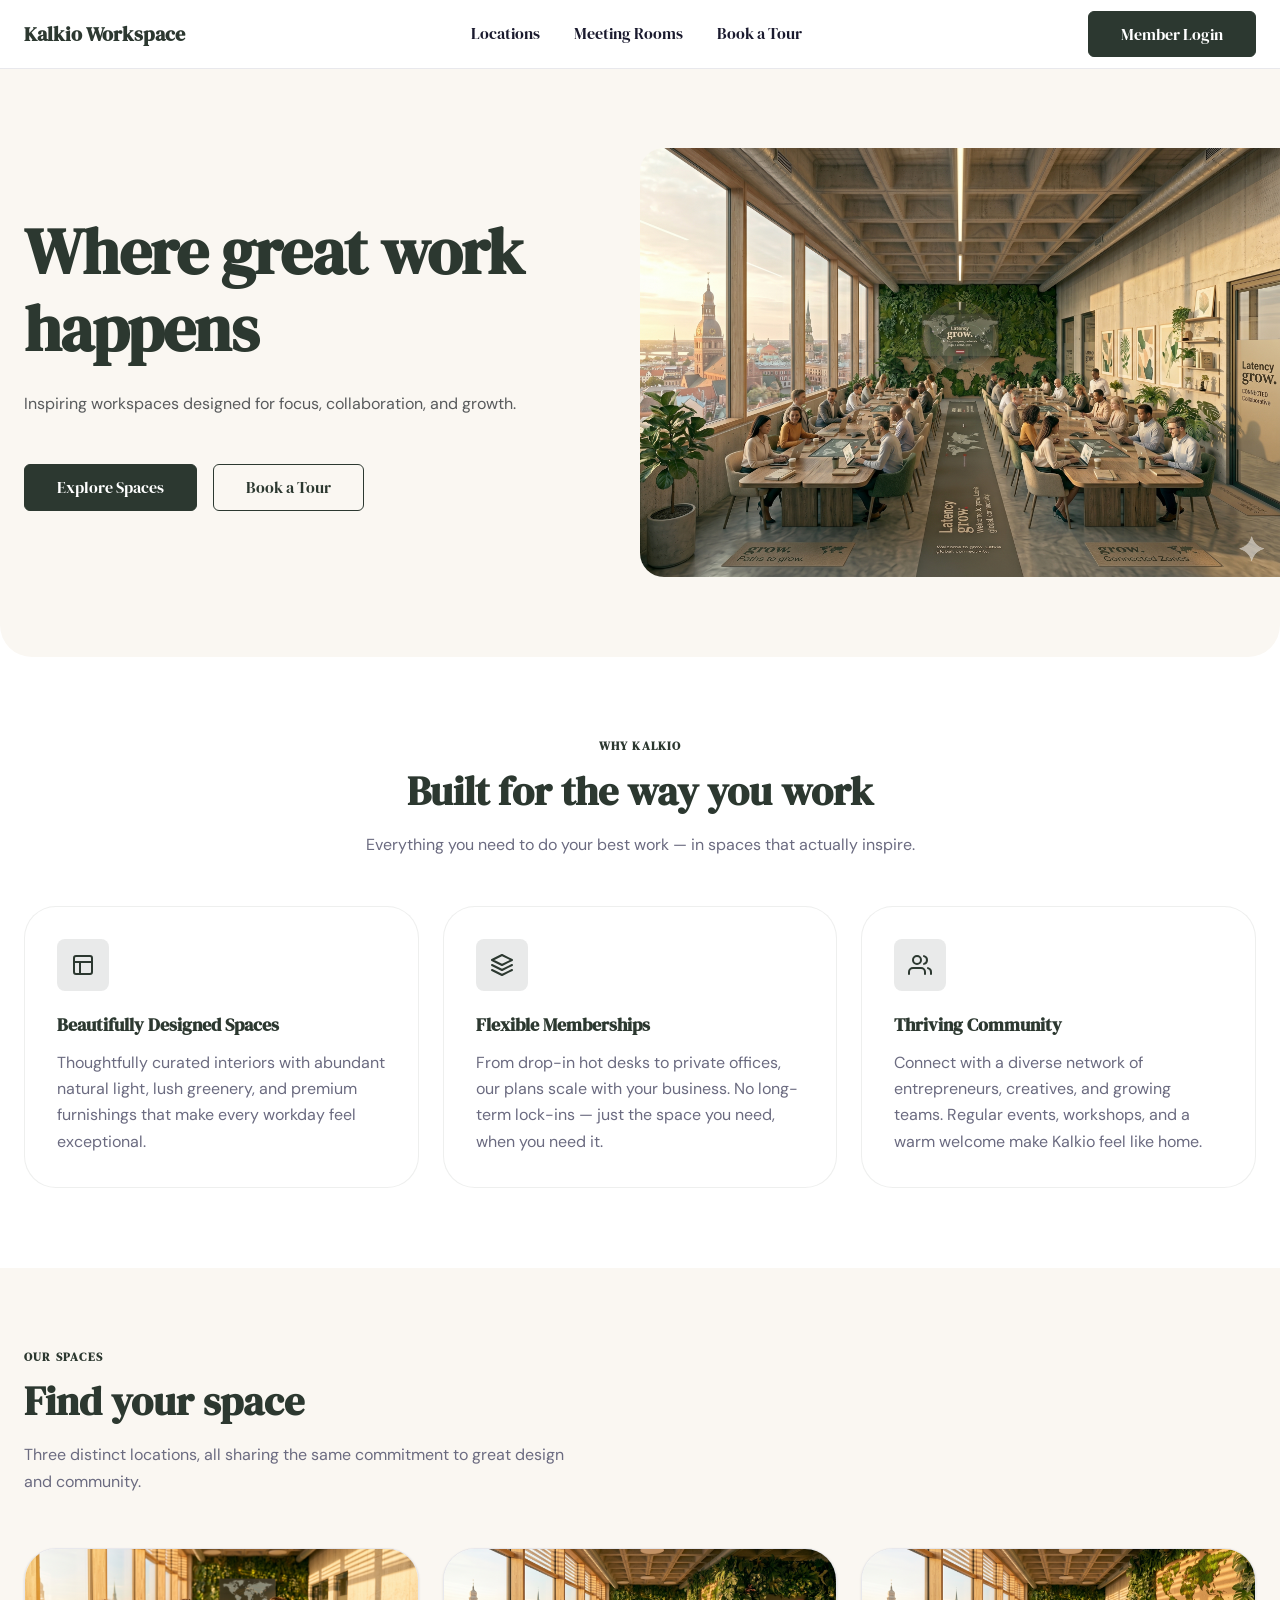
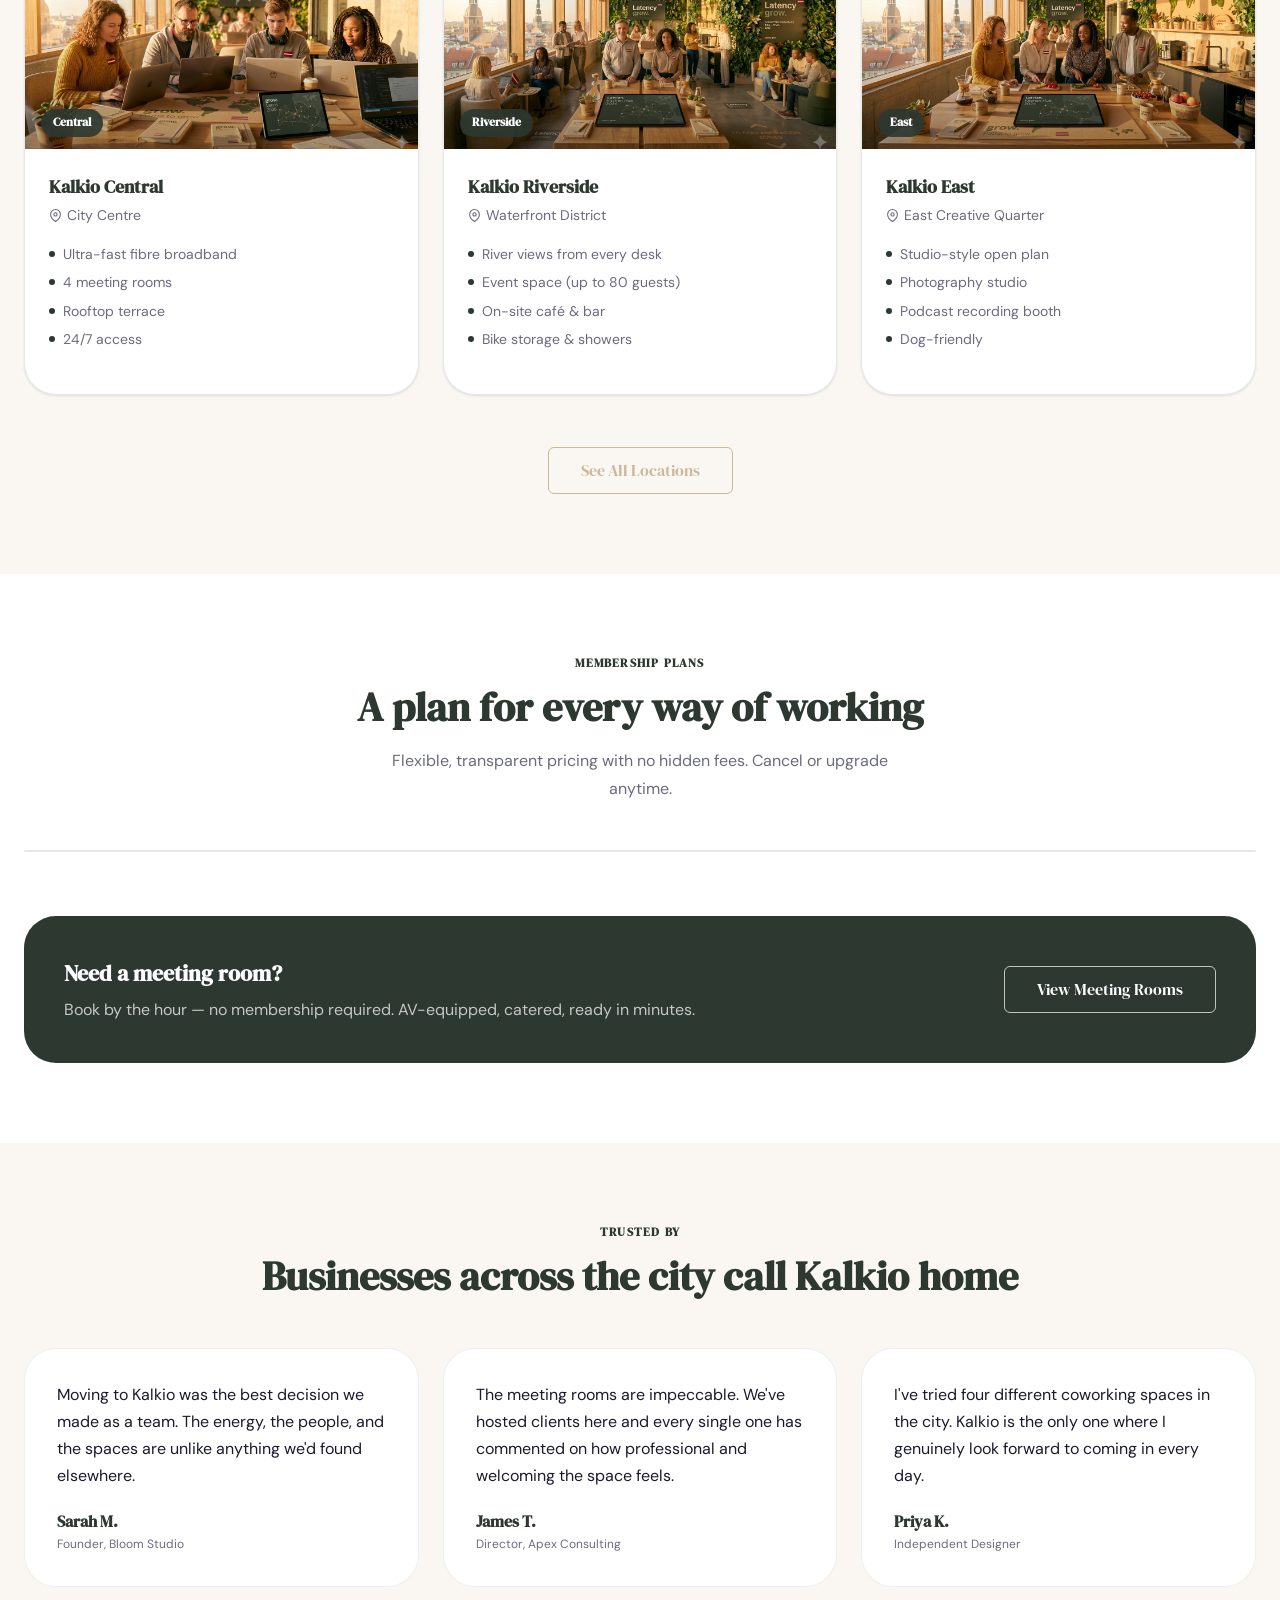
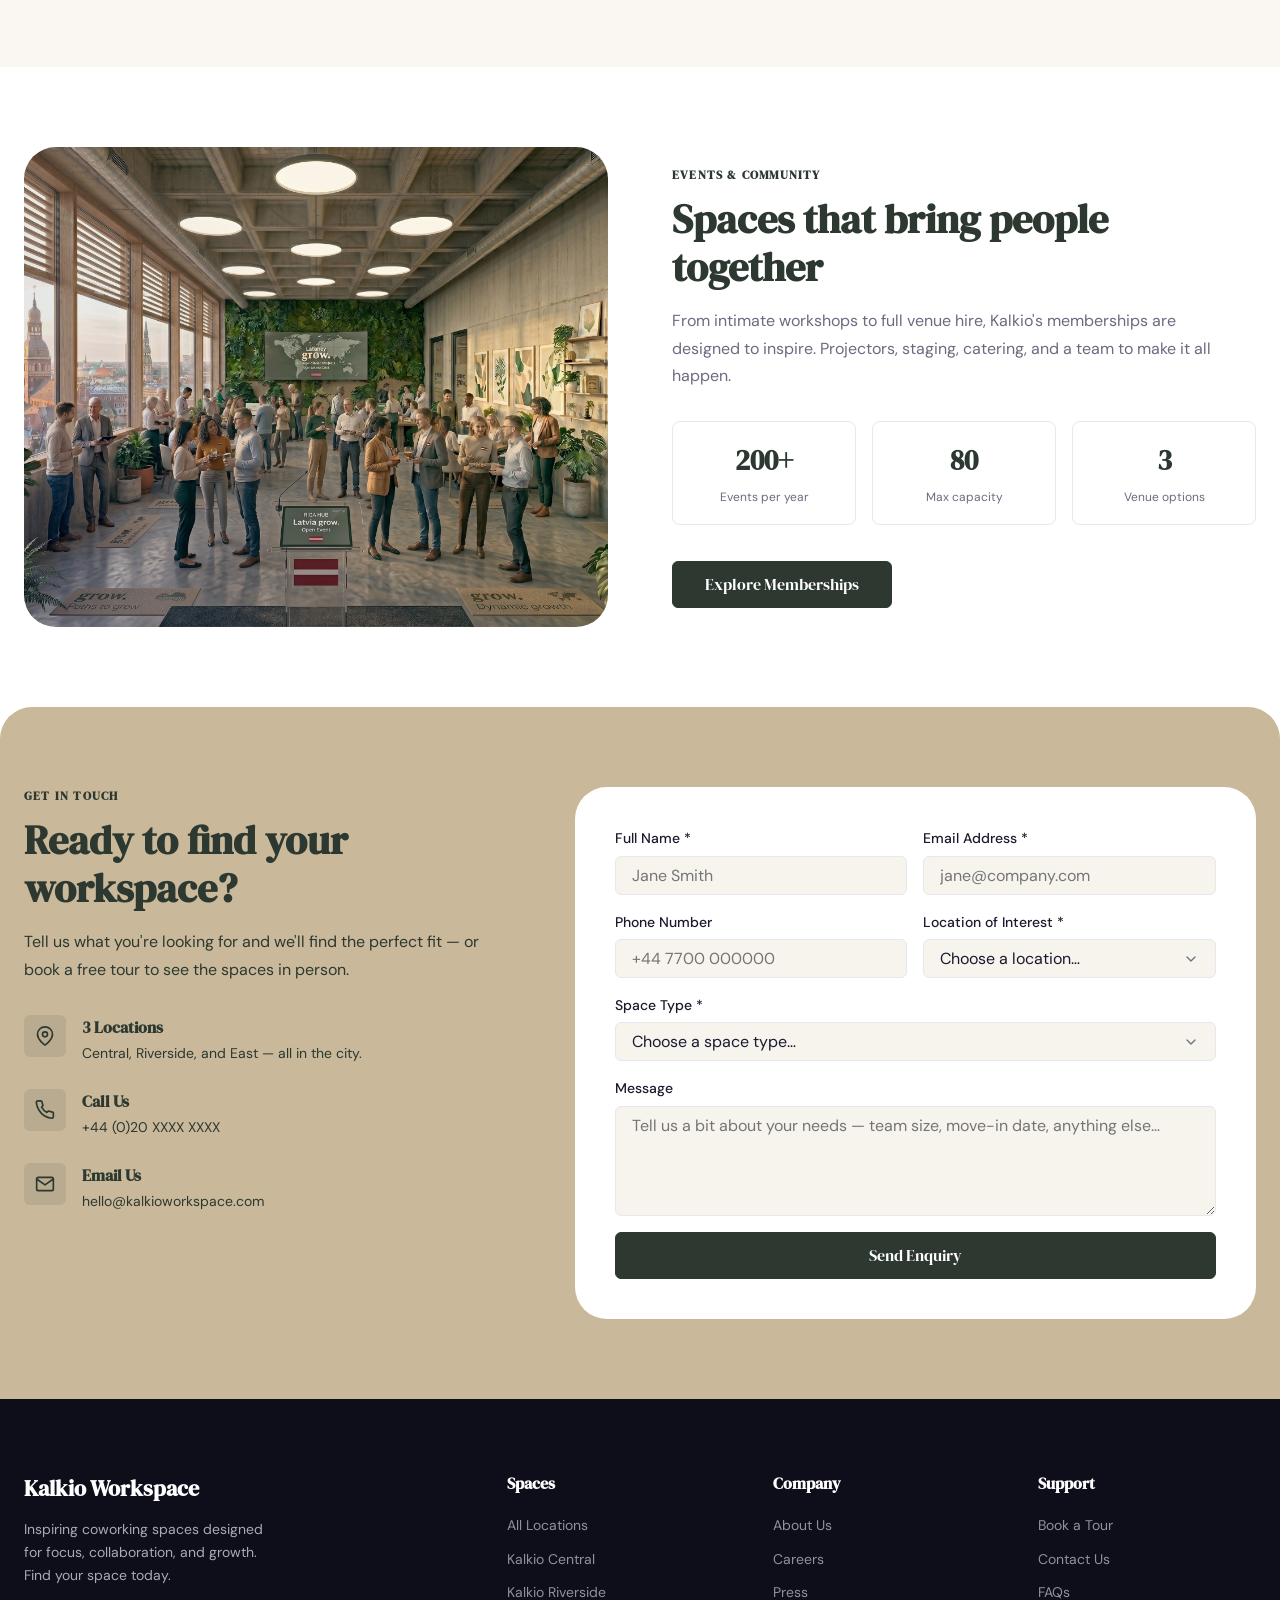
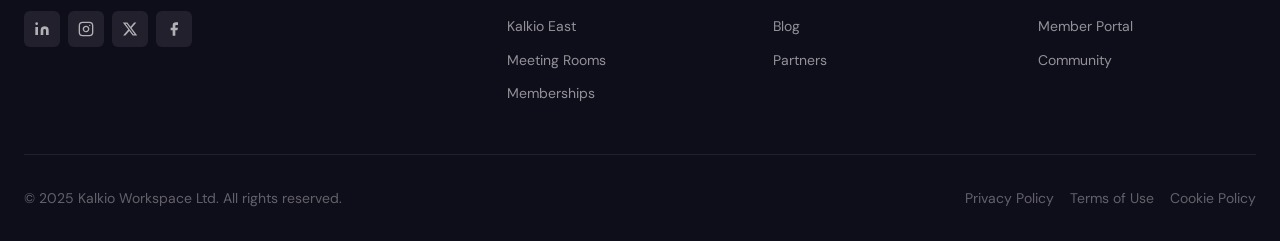
==== commit ea0cbc76: "Added AI chat" ====
--- a/index.html
+++ b/index.html
@@ -546,38 +546,17 @@
   </footer>
 
   <!-- =============================================
-       CHATBOT FLOATING BUTTON
+       NEXUDUS AI CHAT
        ============================================= -->
-  <!--
-    CHATBOT EMBED PLACEHOLDER
-    Replace the contents of #chat-widget > .chat-body with the embed code
-    provided by your coworking platform or chatbot provider.
-  -->
-  <button id="chat-launcher" aria-label="Open chat" aria-expanded="false" aria-controls="chat-widget">
-    <svg width="24" height="24" viewBox="0 0 24 24" fill="none" stroke="currentColor" stroke-width="2" stroke-linecap="round" stroke-linejoin="round" aria-hidden="true">
-      <path d="M21 15a2 2 0 0 1-2 2H7l-4 4V5a2 2 0 0 1 2-2h14a2 2 0 0 1 2 2z"/>
-    </svg>
-  </button>
-
-  <div id="chat-widget" role="dialog" aria-label="Kalkio Support Chat" aria-modal="true">
-    <div class="chat-header">
-      <div class="chat-header-info">
-        <span class="chat-header-dot" aria-hidden="true"></span>
-        <span>Kalkio Support</span>
-      </div>
-      <button id="chat-close" aria-label="Close chat">&#x2715;</button>
-    </div>
-    <div class="chat-body">
-      <!--
-        CHATBOT EMBED PLACEHOLDER
-        Replace everything inside .chat-body with your platform's chatbot embed code.
-        Example providers: Intercom, Crisp, Tidio, Drift, HubSpot Chat.
-        The layout above (header) will still render — or remove it and let the
-        provider render their own full widget.
-      -->
-      <p class="chat-placeholder-msg">Chat embed will appear here.<br />Replace this placeholder with your platform's chatbot embed code.</p>
-    </div>
-  </div>
+  <script
+    src="https://cdn.nexudus.site/widget/nexudus-ai-chat.min.js"
+    data-api-base="https://livasandboxnetwork.spaces.nexudus.com"
+    data-position="right"
+    data-primary-color="#2C3830"
+    data-text-color="#ffffff"
+    data-greeting="Hi! How can I help you today?"
+    data-placeholder="Ask me anything..."
+  ></script>
 
   <!-- Shared JavaScript -->
   <script src="main.js"></script>
